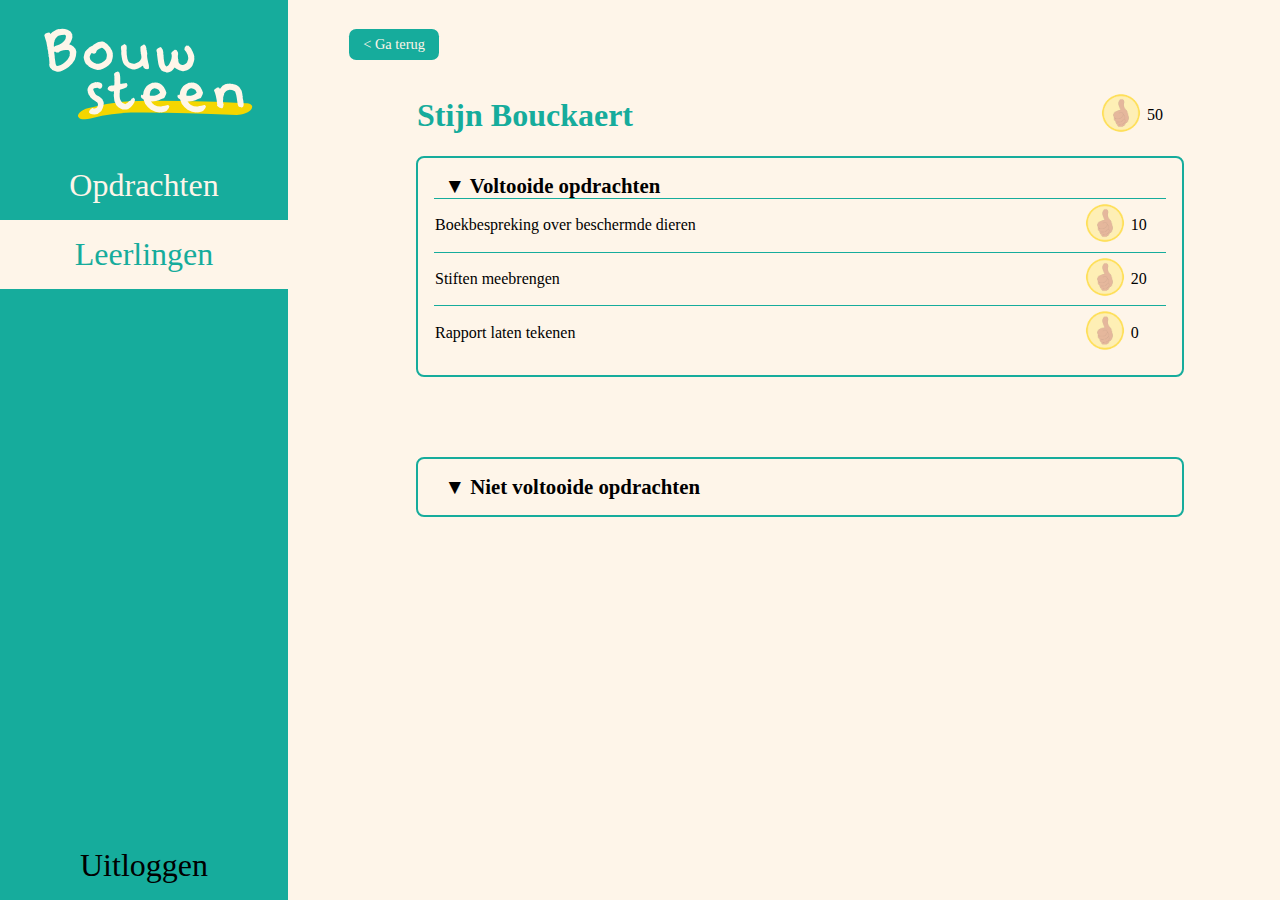
==== leerling_opdrachten.html @ fd8f856a "leerlingen & leerlingen detail + opmaak done" ====
<!DOCTYPE html>
<html lang="en">
<head>
    <meta charset="UTF-8">
    <meta http-equiv="X-UA-Compatible" content="IE=edge">
    <meta name="viewport" content="width=device-width, initial-scale=1.0">
    <link rel="stylesheet" href="css/normalize.css">
    <link rel="stylesheet" href="css/index.css">
    <link rel="stylesheet" href="css/leerlingen_opdrachten.css">
    <title>Leerlingen</title>
</head>
<body>
    <nav>
        <a href="index.html"><svg xmlns="http://www.w3.org/2000/svg" viewBox="0 0 619.05 307.48"><defs><style>.cls-1{fill:#f4d600;}.cls-2{fill:#fef6e9;}</style></defs><title>alternatief-logo</title><g id="Laag_1" data-name="Laag 1"><path class="cls-1" d="M161.64,283.37q17.24-4.83,34.79-8.39l-8.27,1.67a516,516,0,0,1,65.64-8.86l-7.7.53C266.56,266.91,287,267,307.53,267q31.23,0,62.46.41,62.65.83,125.3,3.27,35.19,1.37,70.38,3.26a45.73,45.73,0,0,0,11.83-1.37A51.07,51.07,0,0,0,589.63,269a37.24,37.24,0,0,0,9.73-5.32,23.45,23.45,0,0,0,6.82-6.08c2.28-3.61,4-8.25.17-11.72-4.39-4-10.76-4.38-16.33-4.68q-83.74-4.5-167.6-6.09-41.49-.78-83-.85c-29.65,0-59.17.13-88.72,2.89a548.89,548.89,0,0,0-96.65,17.94c-7,2-14.9,5.09-20.53,9.94-2.79,2.41-8,7.9-6.28,12.4,1.79,4.79,6.93,6.87,11.64,7.6a54.66,54.66,0,0,0,22.75-1.66Z"/><path class="cls-2" d="M83.76,35.16a43.09,43.09,0,0,1,14.5,2.6q10.9,4.91,10.9,10.1c.33,0,1,.87,2.1,2.6V54l.5,2.6a2.71,2.71,0,0,0-.5,1.3,2.71,2.71,0,0,1,.5,1.3q-4.61,16-9.2,18.3v.9q6.8,1.31,13.5,7.4,0,1.09,4,4.8l2.6,7.9a65.56,65.56,0,0,1-4.4,22.2l-7,10.9-10,9.2q-18.49,13.1-28.8,13.1H69l-13.1-4.8q0-2-5.2-5.7a12.51,12.51,0,0,1-3.1-7.8c-.27,0-.4-.17-.4-.5a15.45,15.45,0,0,0,.9-3.9v-1.3a66.3,66.3,0,0,0-.9-10.5h.4c-.53-5.53-1.27-8.3-2.2-8.3l.5-3v-1.8L45,105a47.78,47.78,0,0,0-2.6-16.1,3.91,3.91,0,0,1,.4-1.8q-1.09-2.4-3-14.8-2.59-7.1-5.7-18.3v-.5c1.27-3.2,2.73-4.8,4.4-4.8q0-2,8.3-3h.8q3.11,1.91,3.1,4.3a36.45,36.45,0,0,1,13.1-10q1.3-1.5,10.4-3.9h.5a.35.35,0,0,1,.4.4,4.58,4.58,0,0,1,2.2-.9,2.71,2.71,0,0,1,1.3.5A18.49,18.49,0,0,1,83.76,35.16ZM60.66,74v.5q0,3.71-.4,7.8l.4,2.6h.9q1.69-2.3,14.4-6.1,17.9-10.1,17.9-23.1c-.93-2.6-2-3.9-3.1-3.9q-20.51,1.1-20.5,5.2a24.16,24.16,0,0,0-7.8,10.5C62.46,70.33,61.86,72.49,60.66,74Zm11.4,27.1q-5.9,0-7.5-2.6H62a.82.82,0,0,0-.8.9l1.7,13.5-.4.9a7.24,7.24,0,0,1,.8,3l-.4.9q.7,1.91,2.2,13.9,1,6.6,3.9,6.6h1.3l1.3-.9,1.8.5q12.11-2.7,24.4-16.6a64.43,64.43,0,0,0,6.6-11.8l-.5-.9c.33-4.07.63-6.23.9-6.5a9.34,9.34,0,0,0-4.4-7.9h-3.5a24.39,24.39,0,0,1-3.9-.4q-14,1.5-17.4,4.8C73.89,100.19,72.73,101.06,72.06,101.06Z"/><path class="cls-2" d="M193.9,70.66h1.6q2.4,0,12,6.8l9.2,10q0,1.2,4.4,8c1.6,5.07,2.4,8.13,2.4,9.2l-.4.8.4,2.4v1.2a3.14,3.14,0,0,1-.4,1.6l.4.8q0,3.3-3.6,14.8a35.86,35.86,0,0,1-8,9.6q-15.79,13.2-30.8,13.2a91.15,91.15,0,0,1-20-6.8q-.3-1.2-4-2,0-2-2.8-3.2,0-1.5-5.2-4.4-4-6-4-8-1.6-3.3-2.4-10.4a68.37,68.37,0,0,1,4-15.2q8.2-9.19,8.8-9.2,2.3-3.6,4.8-4,3.9-3.3,6.8-3.6,4.5-4.8,6.4-4.8,8.7-5.59,10.4-5.6A34.1,34.1,0,0,1,193.9,70.66Zm-16.8,29.2a3,3,0,0,1,.4,1.2,7.07,7.07,0,0,1-6,3.2.35.35,0,0,1-.4.4h-.4l-6-2.4a27.73,27.73,0,0,0-5.2,9.6l.4,2.4a3,3,0,0,0-.4,1.2q.6,0,1.6,4.8,9,10.39,14.4,10.4c0,.2.67.6,2,1.2h7.2q5.9-.3,15.2-7.2a19,19,0,0,0,7.2-15.2,6.23,6.23,0,0,1-.8-2.4.71.71,0,0,0,.8-.8,63.18,63.18,0,0,1-2.8-8q-7.31-10.4-11.2-10.4h-.4q-14.8,5.4-14.8,11.2C177.37,99.13,177.1,99.39,177.1,99.86Z"/><path class="cls-2" d="M254.54,77.06q3,0,6.5,4.6a27.9,27.9,0,0,1,.7,6.4v3.5c0,1.27-.23,1.9-.7,1.9a52,52,0,0,1,.7,8.8v3.8l1.9,11.8q3.5,11.1,7.3,11.1,2,1.31,9.5,3h3.5q8.3-3.19,8.8-3.8l.3-.7.8.3h.4q0-1,4.2-4.2,3.8-5.2,3.8-7.2v-5.7a22.41,22.41,0,0,0-.8-3.1h.4a27,27,0,0,0-1.5-4.6,2.42,2.42,0,0,0,.4-1.1q-1.2-4.9-1.2-16.4a10.93,10.93,0,0,1,5.4-3.8,7.75,7.75,0,0,1,4.9-2.7q2.4,0,5.4,5.7c.2,2.27.57,3.67,1.1,4.2v1.2a3,3,0,0,1-.4,1.5l1.6,4.2-.4.7q.71,1.61,1.5,8.1v.3c0,1.33-.23,2-.7,2q0,10,5.3,30.1a.35.35,0,0,1-.4.4l.4,1.9v5.3a4,4,0,0,1-2.3,2,3,3,0,0,0-1.5-.4c0,.47-.27.7-.8.7h-1.5l-1.2-.7-2.6.4q-6.1-4.5-6.1-7.3l-.4-1.9H306a36.87,36.87,0,0,1-4.6,3c-.33,1.07-.7,1.6-1.1,1.6l-.8-.4a40.59,40.59,0,0,1-13,5.3,35,35,0,0,1-5.3.8h-.8a3,3,0,0,1-1.5-.4.35.35,0,0,0-.4.4q-4.31,0-9.5-3.1l-.8.4c0-.47-1.27-1.23-3.8-2.3q-8.7-5.1-12.2-12.6-3.11-6.5-4.6-17.9v-2.7l-.8-1.1v-5l-.7-1.1.7-1.2v-5.7a2.66,2.66,0,0,1-.7-1.5c.27-1.87.4-2.9.4-3.1l-.8-.4q0-8.7,3.4-8.7.11-.6,4.6-3.1Z"/><path class="cls-2" d="M426.68,81.56l2.8.8a4.7,4.7,0,0,1,2.4-.8q9.6,9.5,9.6,12.4,1.61,1.5,5.2,10.8a64.45,64.45,0,0,1,2,7.6,4,4,0,0,1-.4,2,20.71,20.71,0,0,1,.4,3.6v.8q0,5.1-5.2,18-1.31,3.5-8.8,9.6-3.71,4-16.4,6h-1.6q-11.6-1.8-16.4-6-1.8,0-6-4-9.4,13.6-18.8,13.6h-4.4a8,8,0,0,0-4.4-2,3.14,3.14,0,0,1-1.6.4q0-.71-7.2-4-7.61-9.3-7.6-14-1.2-1.8-4.8-30.8a3.14,3.14,0,0,0,.4-1.6,41.17,41.17,0,0,0-2-8v-.4q0-5.59,10-9.2V86q4.1,0,6,5.2,1.69,0,3.2,10.8l-.4.8a30.89,30.89,0,0,0,1.2,6.4,3,3,0,0,1-.4,1.2,20.71,20.71,0,0,1,.4,3.6v2.8q2.7,18.79,4,18.8,0,.3,3.6,4,5.81,0,11.2-13.6,3.6-9.49,3.6-14.8a3,3,0,0,0-.4-1.2,3,3,0,0,0,.4-1.2c0-.27-.53-2.13-1.6-5.6q0-4,8-8.8a3,3,0,0,0,1.6-.8h1.6q5.1,0,6.8,6,1,0,1.2,5.2l-.8,6c.27,5.6.53,8.4.8,8.4l.8.4-.4,2v2.8a21.87,21.87,0,0,1,1.6,5.2q4.9,5.4,9.2,6l2.4-.4v.4q12-5.3,12-10.8a13.63,13.63,0,0,0,2.4-8.4,35.68,35.68,0,0,0-6-17.6,41.48,41.48,0,0,1-4.8-6.4A12.15,12.15,0,0,1,426.68,81.56Z"/><path class="cls-2" d="M176,182.32a9.73,9.73,0,0,0,3.2.8,3.08,3.08,0,0,0,1.2-.4q8.4.9,12,3.6a29.91,29.91,0,0,1,2,4.8q0,7.5-3.6,9.2a17.07,17.07,0,0,0-4,.8h-.4l-5.6-2.8q-11.61,0-11.6,5.2,6.39,15.21,10.8,16l5.6,3.2q10,7.11,10,10l2.4,5.2a47.13,47.13,0,0,0,.4,5.2,6.06,6.06,0,0,0-.8,2.4l.4.8q-2,10-6.4,16-9.4,10-18.8,10-15.6-.69-15.6-7.6v-.4q1.29-.39,2.4-4.4l6-4.8c.06-.53.33-.8.8-.8h.8a5.2,5.2,0,0,1,3.2,1.6h2.8q9.2-1.8,9.2-12.8-2.2-6-5.2-6-.4-1.59-10-7.2-8-6.39-8-9.6-1.9,0-4.8-9.2-.3-4.5-1.2-6,0-10.89,11.2-18.8A85.31,85.31,0,0,1,176,182.32Z"/><path class="cls-2" d="M237.87,153.52q5.19,2.5,5.2,9.6a41,41,0,0,1,.8,8v13.5a6.26,6.26,0,0,0,.8,3.2,106.25,106.25,0,0,1,13.9-2c0-.26.26-.4.8-.4q3.6,0,3.6,2.4a14.8,14.8,0,0,1,1.2,3.6c0,.54-.94,2.27-2.8,5.2,0,.67-1.07,1.34-3.2,2q-.51,1.6-15.1,5.5a11.18,11.18,0,0,1-.4,2.8.35.35,0,0,0,.4.4l-.4,2c.26,1.4.4,2.2.4,2.4-.54.07-.8.34-.8.8v10a25,25,0,0,0,3.6,12.7q4,7.6,10.3,7.6c.06.54.33.8.8.8q8.49-2.6,11.6-8.4,3.6,0,5.1-4,.6-3.09,4.8-3.9a1.06,1.06,0,0,1,1.2-1.2q3.6.51,3.6,2.8l1.6,2.3v.4q-.71,1-1.6,6l-4,7.2q-4.11,6.9-13.1,11.9c0,.54-2.67,1.2-8,2l-.8-.4a3.15,3.15,0,0,0-1.2.4q-12.21,0-23.1-12.3a50.2,50.2,0,0,1-7.2-26.7l.4-.8a3.12,3.12,0,0,1-.4-1.6c0-1.33.26-2,.8-2a19.7,19.7,0,0,1-.4-3.2c0-.33.13-1.66.4-4h-.8c-2.6.54-4.07.8-4.4.8h-3.1a15,15,0,0,0-6-3.2q-3.6-3.5-3.6-4.3,0-4.89,6.4-8.4,3.6-.3,3.6-1.2l1.6.4a55.61,55.61,0,0,0,7.1-.8c0-1.4.13-4.06.4-8l-.4-5.5h.4a.36.36,0,0,0-.4-.4l.4-2.8c0-.2-.14-1.93-.4-5.2l.4-.8a57.52,57.52,0,0,1-1.2-8.8q4.1-5.59,9.2-5.6C235.87,153.86,236.53,153.59,237.87,153.52Z"/><path class="cls-2" d="M340.61,183.72c1.4,0,2.1.27,2.1.8a4.65,4.65,0,0,1,2.4-.8l8.1,2.8a34.29,34.29,0,0,1,11,9.4,58.46,58.46,0,0,1,7.3,16.2q0,4-4.9,12.2-2.4,3.3-3.2,3.3t-12.6,5.3q-6.4,2.4-19.1,3.2l-2.5-.4v.4a36,36,0,0,0,9,9.8,33.9,33.9,0,0,0,16.6,4.4,12.78,12.78,0,0,0,4.1-1.2,3,3,0,0,0,1.2.4c.13-.53.4-.8.8-.8h1.3q3.6,0,13-2.8h1.2l3.2,3.6q0,6.21-7.3,12.2,0,1.5-15.8,4.9c-.2,0-1-.13-2.5-.4l-1.6.4q-11.21,0-23.6-7.3-11-8.49-16.2-16.7-4.2-11.9-4.9-12.2-6.9-3.6-6.9-7.7v-.4a23.19,23.19,0,0,1,.8-3.2v-1.3h1.6l1.3.9a4.26,4.26,0,0,0,3.2-4.5q0-9.09,9.4-20.7a33.07,33.07,0,0,1,12.6-7.8l2.4-1.2h3.6Zm-15,35.8a6.14,6.14,0,0,0,4.1,1.2,11.79,11.79,0,0,0,1.6-.4.36.36,0,0,1,.4.4l2-.4h4.1a31,31,0,0,0,9.7-3.3q6.39-4.5,6.5-5.7-3.6-8.9-6.9-8.9Q346,201,338.61,200a.36.36,0,0,0-.4-.4q-11.81,3.7-11.8,13.4C325.87,213,325.61,215.19,325.61,219.52Z"/><path class="cls-2" d="M441.75,183.72c1.4,0,2.1.27,2.1.8a4.65,4.65,0,0,1,2.4-.8l8.1,2.8a34.29,34.29,0,0,1,11,9.4,58.46,58.46,0,0,1,7.3,16.2q0,4-4.9,12.2-2.4,3.3-3.2,3.3t-12.6,5.3q-6.4,2.4-19.1,3.2l-2.5-.4v.4a36,36,0,0,0,9,9.8,33.9,33.9,0,0,0,16.6,4.4,12.78,12.78,0,0,0,4.1-1.2,3,3,0,0,0,1.2.4c.13-.53.4-.8.8-.8h1.3q3.6,0,13-2.8h1.2l3.2,3.6q0,6.21-7.3,12.2,0,1.5-15.8,4.9c-.2,0-1-.13-2.5-.4l-1.6.4q-11.21,0-23.6-7.3-11-8.49-16.2-16.7-4.2-11.9-4.9-12.2-6.9-3.6-6.9-7.7v-.4a23.19,23.19,0,0,1,.8-3.2v-1.3h1.6l1.3.9a4.26,4.26,0,0,0,3.2-4.5q0-9.09,9.4-20.7a33.07,33.07,0,0,1,12.6-7.8l2.4-1.2h3.6Zm-15,35.8a6.14,6.14,0,0,0,4.1,1.2,11.79,11.79,0,0,0,1.6-.4.36.36,0,0,1,.4.4l2-.4H439a31,31,0,0,0,9.7-3.3q6.39-4.5,6.5-5.7-3.6-8.9-6.9-8.9-1.11-1.39-8.5-2.4a.36.36,0,0,0-.4-.4q-11.81,3.7-11.8,13.4C427,213,426.75,215.19,426.75,219.52Z"/><path class="cls-2" d="M546.19,186.52a34.18,34.18,0,0,0,6.8,1.2,3.15,3.15,0,0,1,1.2-.4q0,.41,12,4,8.59,3.6,13.2,15.2a116.76,116.76,0,0,1,2.8,16c.53.07.8.34.8.8a4.61,4.61,0,0,0-.8,2.4,71.34,71.34,0,0,1,2.8,18.4q0,8.81-6.4,8.8c0-.8-1.74-1.33-5.2-1.6q-4-2.1-4-4.8-.81,0-3.6-20.4,0-5.3-4.4-17.6-6.4-4.4-12.4-4.4a3.08,3.08,0,0,1-1.2.4,3.26,3.26,0,0,0-1.2-.4q-9.6,1.71-10.4,4a25.58,25.58,0,0,0-5.6,7.6l.4.8v.4c-.94,1.4-1.87,4.34-2.8,8.8a3.26,3.26,0,0,1,.4,1.2c-.27,1.87-.4,2.94-.4,3.2l.4.8-.8,1.6.4,2.8-.4.8q1.1,7.41,2,8.4v1.2l-1.2,1.6a6.23,6.23,0,0,1,.8,2.4c-.87,0-1.54,1.34-2,4l-1.6,1.2h-2.4q-6.1,0-12-6.8v-.4c.06-1.86.33-2.8.8-2.8a3,3,0,0,1-.4-1.2q-2.7-26.1-8.8-38,1.69-5.59,5.6-5.6a7.26,7.26,0,0,1,4.4-2.8h3.2a4,4,0,0,1,2.4,3.6h1.2a30.68,30.68,0,0,1,15.6-12.8,16.63,16.63,0,0,0,4-.8H545Z"/></g></svg></a>
        <a href="opdrachten.html">Opdrachten</a>
        <a href="leerlingen.html" style="background-color: #fef5e9; color: #16AC9C;">Leerlingen</a>
        <a href="login.html">Uitloggen</a>
    </nav>
    <section>
        <a class="btn" href="leerlingen.html">< Ga terug</a>
        <div class="leerlingen" style="border: none; padding: 0;">
        <table>
            <col style="width: 90%;">
            <col style="width: 5%;">
            <col style="width: 5%;">
            <tr>
                <td><h1>Stijn Bouckaert</h1></td>
                <td><img src="images/munt.png" alt="coin"></td>
                <td>50</td>
            </tr>
        </table>

        <table class="leerlingen" style="border-radius: 0.5em; width: 100%;">
            <col style="width: 90%;">
            <col style="width: 5%;">
            <col style="width: 5%;">
            <th>&#9660; Voltooide opdrachten</th>
            <tr>
                <td>Boekbespreking over beschermde dieren</td>
                <td><img src="images/munt.png" alt="coin"></td>
                <td>10</td>
            </tr>
            <tr>
                <td>Stiften meebrengen</td>
                <td><img src="images/munt.png" alt="coin"></td>
                <td>20</td>
            </tr>
            <tr>
                <td>Rapport laten tekenen</td>
                <td><img src="images/munt.png" alt="coin"></td>
                <td>0</td>
            </tr>
        </table>

        <table class="leerlingen" style="border-radius: 0.5em; width: 100%;">
            <th>&#9660; Niet voltooide opdrachten</th>
        </table>
        </div>
    </section>
    
</body>
</html>
---- css/index.css ----
@font-face {
    font-family: Denne Etude;
    src: url(DenneEtude.ttf);
}

@font-face {
    font-family: Merge One;
    src: url(MergeOne-Regular.ttf);
}

body, html {
    height: 100%;
    background-color: #FEF5E9;
    font-family: Merge One;
}

section {
    margin-left: 20em;
}

h1, h2, h3 {
    font-family: Denne etude;
    color: #16AC9C;
}

h2 {
    font-size: 1.5em;
}

nav a svg {
    width: 7em;
    padding: 0 1em 0 1em;
}

nav a {
    font-family: Denne etude;
    font-size: 2em;
    text-align: center;
    padding: 0.5em 0 0.5em 0;
    display: block;
    text-decoration: none;
    color: #FEF5E9;
}

nav a:last-child {
    color: black;
    position: absolute;
    bottom: 0;
    left: 2.5em;   
}

nav {
    float: left;
    background-color: #16AC9C;
    height: 100%;
    position: fixed;
}

.btn, .dropdown {
    text-decoration: none;
    font-size: 0.9em;
    text-align: center;
    border-radius: 0.5em;
    color: #FEF5E9;
    background-color: #16AC9C;
    padding: 0.5em 1em 0.5em 1em;
    margin: 2em 1em 1em 2em;
    display: inline-block;
}

.dropdown {
    background-color: #FEF5E9;
    color: #16AC9C;
    border: 2px solid #16AC9C;
    padding: 0.4em 0.4em 0.4em 0.4em;
}

.sorteer {
    float: right;
    margin-right: 10%;
}

.voegtoe2 {
    margin-top: 0em;
}

.vak img {
    width: 10em;
    overflow: hidden;
    background-color: #16AC9C;
}

.vak div {
    display: inline-block;
    width: 12em;
    text-align: center;
    padding: 1em 0em 0em 0em;
    margin: 2em;
    color: #16AC9C;
    border: 3px solid #16AC9C;
}

.vak div a {
    text-decoration: none;
    color: #16AC9C;
}

.leerlingen {
    border: 2px solid #16AC9C;
    border-radius: 0.5em;
    padding: 1em;
    display: block;
    margin: 0 auto 5em auto;
    width: 80%;
}

.leerlingen table img {
    width: 3em;
}

table {
    width: 100%;
    border-collapse: collapse;
}

table tr {
    border-bottom: 1px solid #16AC9C;
}

table tr:last-child {
    border-bottom: none;
}

.tda {
    margin: 2em 1em 2em 1em;
}

@media (max-width:800px) {
    section {
        margin-left: 0em;
        padding-top: 5em;
    }

    nav {
        height: 5em;
        width: 100%;
        display: flex;
        align-items: right;
        justify-content: right;
    }

    nav a svg {
        width: 4em;
        margin: 0 0 0 0;
        padding: 0 0 0 0;
    }

    nav a {
        font-size: 1.5em;
        text-align: center;
        padding: 1em 0.5em 1em 0.5em;
    }

    nav a:first-child {
        padding: 0.5em 0.5em 0em 0.5em;
    }

    nav a:last-child {
        position: relative;
        bottom: 0;
        left: 0;   
    }
}

@media (max-width:500px) {
    .vak div {
        width: 80%;
    }
}
---- css/leerlingen_opdrachten.css ----
table th {
    text-align: left;
    font-size: 1.3em;
    padding: 0 0.5em 0 0.5em;
}
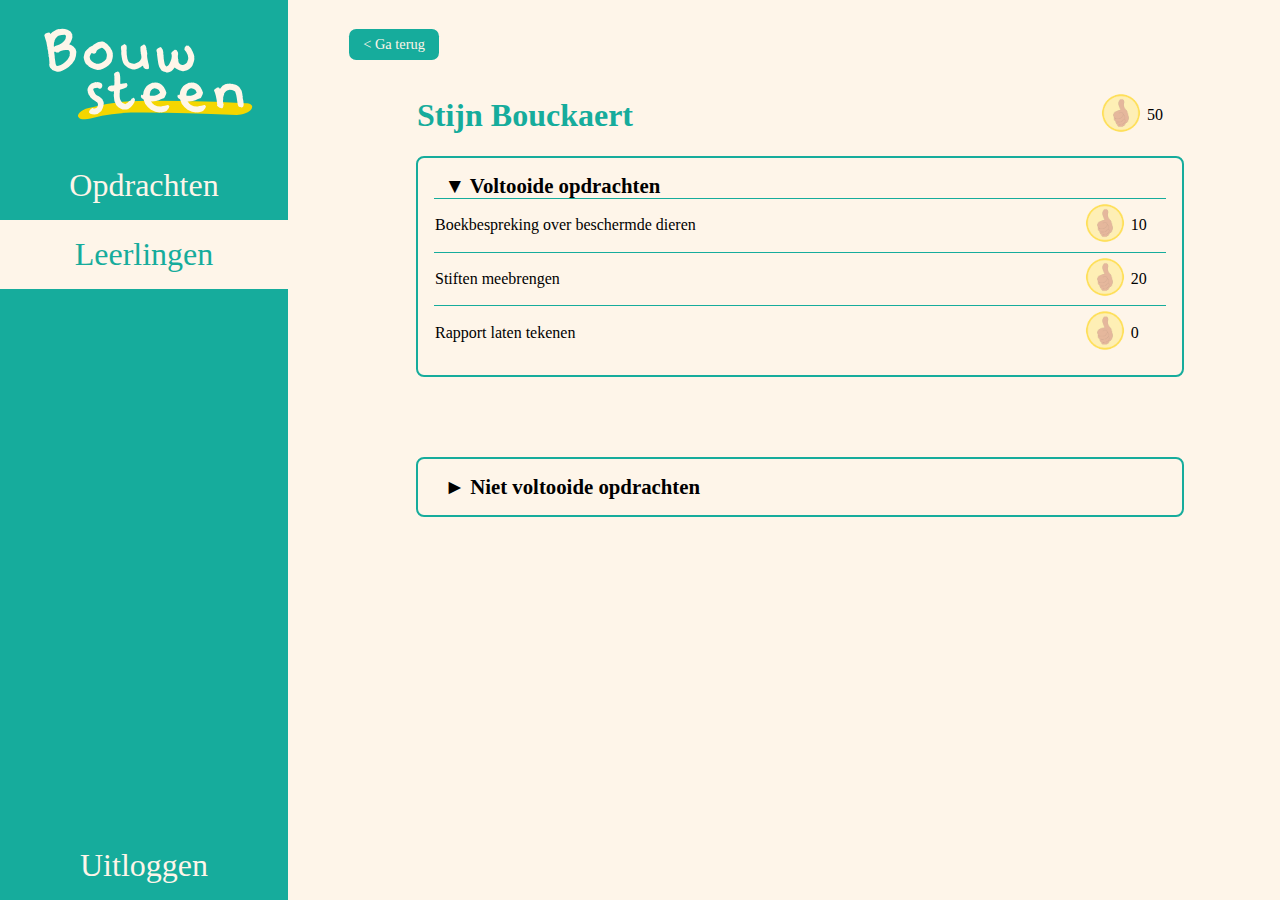
==== commit b9665f99: "opdracht toevoegen opmaak done" ====
--- a/leerling_opdrachten.html
+++ b/leerling_opdrachten.html
@@ -11,7 +11,7 @@
 </head>
 <body>
     <nav>
-        <a href="index.html"><svg xmlns="http://www.w3.org/2000/svg" viewBox="0 0 619.05 307.48"><defs><style>.cls-1{fill:#f4d600;}.cls-2{fill:#fef6e9;}</style></defs><title>alternatief-logo</title><g id="Laag_1" data-name="Laag 1"><path class="cls-1" d="M161.64,283.37q17.24-4.83,34.79-8.39l-8.27,1.67a516,516,0,0,1,65.64-8.86l-7.7.53C266.56,266.91,287,267,307.53,267q31.23,0,62.46.41,62.65.83,125.3,3.27,35.19,1.37,70.38,3.26a45.73,45.73,0,0,0,11.83-1.37A51.07,51.07,0,0,0,589.63,269a37.24,37.24,0,0,0,9.73-5.32,23.45,23.45,0,0,0,6.82-6.08c2.28-3.61,4-8.25.17-11.72-4.39-4-10.76-4.38-16.33-4.68q-83.74-4.5-167.6-6.09-41.49-.78-83-.85c-29.65,0-59.17.13-88.72,2.89a548.89,548.89,0,0,0-96.65,17.94c-7,2-14.9,5.09-20.53,9.94-2.79,2.41-8,7.9-6.28,12.4,1.79,4.79,6.93,6.87,11.64,7.6a54.66,54.66,0,0,0,22.75-1.66Z"/><path class="cls-2" d="M83.76,35.16a43.09,43.09,0,0,1,14.5,2.6q10.9,4.91,10.9,10.1c.33,0,1,.87,2.1,2.6V54l.5,2.6a2.71,2.71,0,0,0-.5,1.3,2.71,2.71,0,0,1,.5,1.3q-4.61,16-9.2,18.3v.9q6.8,1.31,13.5,7.4,0,1.09,4,4.8l2.6,7.9a65.56,65.56,0,0,1-4.4,22.2l-7,10.9-10,9.2q-18.49,13.1-28.8,13.1H69l-13.1-4.8q0-2-5.2-5.7a12.51,12.51,0,0,1-3.1-7.8c-.27,0-.4-.17-.4-.5a15.45,15.45,0,0,0,.9-3.9v-1.3a66.3,66.3,0,0,0-.9-10.5h.4c-.53-5.53-1.27-8.3-2.2-8.3l.5-3v-1.8L45,105a47.78,47.78,0,0,0-2.6-16.1,3.91,3.91,0,0,1,.4-1.8q-1.09-2.4-3-14.8-2.59-7.1-5.7-18.3v-.5c1.27-3.2,2.73-4.8,4.4-4.8q0-2,8.3-3h.8q3.11,1.91,3.1,4.3a36.45,36.45,0,0,1,13.1-10q1.3-1.5,10.4-3.9h.5a.35.35,0,0,1,.4.4,4.58,4.58,0,0,1,2.2-.9,2.71,2.71,0,0,1,1.3.5A18.49,18.49,0,0,1,83.76,35.16ZM60.66,74v.5q0,3.71-.4,7.8l.4,2.6h.9q1.69-2.3,14.4-6.1,17.9-10.1,17.9-23.1c-.93-2.6-2-3.9-3.1-3.9q-20.51,1.1-20.5,5.2a24.16,24.16,0,0,0-7.8,10.5C62.46,70.33,61.86,72.49,60.66,74Zm11.4,27.1q-5.9,0-7.5-2.6H62a.82.82,0,0,0-.8.9l1.7,13.5-.4.9a7.24,7.24,0,0,1,.8,3l-.4.9q.7,1.91,2.2,13.9,1,6.6,3.9,6.6h1.3l1.3-.9,1.8.5q12.11-2.7,24.4-16.6a64.43,64.43,0,0,0,6.6-11.8l-.5-.9c.33-4.07.63-6.23.9-6.5a9.34,9.34,0,0,0-4.4-7.9h-3.5a24.39,24.39,0,0,1-3.9-.4q-14,1.5-17.4,4.8C73.89,100.19,72.73,101.06,72.06,101.06Z"/><path class="cls-2" d="M193.9,70.66h1.6q2.4,0,12,6.8l9.2,10q0,1.2,4.4,8c1.6,5.07,2.4,8.13,2.4,9.2l-.4.8.4,2.4v1.2a3.14,3.14,0,0,1-.4,1.6l.4.8q0,3.3-3.6,14.8a35.86,35.86,0,0,1-8,9.6q-15.79,13.2-30.8,13.2a91.15,91.15,0,0,1-20-6.8q-.3-1.2-4-2,0-2-2.8-3.2,0-1.5-5.2-4.4-4-6-4-8-1.6-3.3-2.4-10.4a68.37,68.37,0,0,1,4-15.2q8.2-9.19,8.8-9.2,2.3-3.6,4.8-4,3.9-3.3,6.8-3.6,4.5-4.8,6.4-4.8,8.7-5.59,10.4-5.6A34.1,34.1,0,0,1,193.9,70.66Zm-16.8,29.2a3,3,0,0,1,.4,1.2,7.07,7.07,0,0,1-6,3.2.35.35,0,0,1-.4.4h-.4l-6-2.4a27.73,27.73,0,0,0-5.2,9.6l.4,2.4a3,3,0,0,0-.4,1.2q.6,0,1.6,4.8,9,10.39,14.4,10.4c0,.2.67.6,2,1.2h7.2q5.9-.3,15.2-7.2a19,19,0,0,0,7.2-15.2,6.23,6.23,0,0,1-.8-2.4.71.71,0,0,0,.8-.8,63.18,63.18,0,0,1-2.8-8q-7.31-10.4-11.2-10.4h-.4q-14.8,5.4-14.8,11.2C177.37,99.13,177.1,99.39,177.1,99.86Z"/><path class="cls-2" d="M254.54,77.06q3,0,6.5,4.6a27.9,27.9,0,0,1,.7,6.4v3.5c0,1.27-.23,1.9-.7,1.9a52,52,0,0,1,.7,8.8v3.8l1.9,11.8q3.5,11.1,7.3,11.1,2,1.31,9.5,3h3.5q8.3-3.19,8.8-3.8l.3-.7.8.3h.4q0-1,4.2-4.2,3.8-5.2,3.8-7.2v-5.7a22.41,22.41,0,0,0-.8-3.1h.4a27,27,0,0,0-1.5-4.6,2.42,2.42,0,0,0,.4-1.1q-1.2-4.9-1.2-16.4a10.93,10.93,0,0,1,5.4-3.8,7.75,7.75,0,0,1,4.9-2.7q2.4,0,5.4,5.7c.2,2.27.57,3.67,1.1,4.2v1.2a3,3,0,0,1-.4,1.5l1.6,4.2-.4.7q.71,1.61,1.5,8.1v.3c0,1.33-.23,2-.7,2q0,10,5.3,30.1a.35.35,0,0,1-.4.4l.4,1.9v5.3a4,4,0,0,1-2.3,2,3,3,0,0,0-1.5-.4c0,.47-.27.7-.8.7h-1.5l-1.2-.7-2.6.4q-6.1-4.5-6.1-7.3l-.4-1.9H306a36.87,36.87,0,0,1-4.6,3c-.33,1.07-.7,1.6-1.1,1.6l-.8-.4a40.59,40.59,0,0,1-13,5.3,35,35,0,0,1-5.3.8h-.8a3,3,0,0,1-1.5-.4.35.35,0,0,0-.4.4q-4.31,0-9.5-3.1l-.8.4c0-.47-1.27-1.23-3.8-2.3q-8.7-5.1-12.2-12.6-3.11-6.5-4.6-17.9v-2.7l-.8-1.1v-5l-.7-1.1.7-1.2v-5.7a2.66,2.66,0,0,1-.7-1.5c.27-1.87.4-2.9.4-3.1l-.8-.4q0-8.7,3.4-8.7.11-.6,4.6-3.1Z"/><path class="cls-2" d="M426.68,81.56l2.8.8a4.7,4.7,0,0,1,2.4-.8q9.6,9.5,9.6,12.4,1.61,1.5,5.2,10.8a64.45,64.45,0,0,1,2,7.6,4,4,0,0,1-.4,2,20.71,20.71,0,0,1,.4,3.6v.8q0,5.1-5.2,18-1.31,3.5-8.8,9.6-3.71,4-16.4,6h-1.6q-11.6-1.8-16.4-6-1.8,0-6-4-9.4,13.6-18.8,13.6h-4.4a8,8,0,0,0-4.4-2,3.14,3.14,0,0,1-1.6.4q0-.71-7.2-4-7.61-9.3-7.6-14-1.2-1.8-4.8-30.8a3.14,3.14,0,0,0,.4-1.6,41.17,41.17,0,0,0-2-8v-.4q0-5.59,10-9.2V86q4.1,0,6,5.2,1.69,0,3.2,10.8l-.4.8a30.89,30.89,0,0,0,1.2,6.4,3,3,0,0,1-.4,1.2,20.71,20.71,0,0,1,.4,3.6v2.8q2.7,18.79,4,18.8,0,.3,3.6,4,5.81,0,11.2-13.6,3.6-9.49,3.6-14.8a3,3,0,0,0-.4-1.2,3,3,0,0,0,.4-1.2c0-.27-.53-2.13-1.6-5.6q0-4,8-8.8a3,3,0,0,0,1.6-.8h1.6q5.1,0,6.8,6,1,0,1.2,5.2l-.8,6c.27,5.6.53,8.4.8,8.4l.8.4-.4,2v2.8a21.87,21.87,0,0,1,1.6,5.2q4.9,5.4,9.2,6l2.4-.4v.4q12-5.3,12-10.8a13.63,13.63,0,0,0,2.4-8.4,35.68,35.68,0,0,0-6-17.6,41.48,41.48,0,0,1-4.8-6.4A12.15,12.15,0,0,1,426.68,81.56Z"/><path class="cls-2" d="M176,182.32a9.73,9.73,0,0,0,3.2.8,3.08,3.08,0,0,0,1.2-.4q8.4.9,12,3.6a29.91,29.91,0,0,1,2,4.8q0,7.5-3.6,9.2a17.07,17.07,0,0,0-4,.8h-.4l-5.6-2.8q-11.61,0-11.6,5.2,6.39,15.21,10.8,16l5.6,3.2q10,7.11,10,10l2.4,5.2a47.13,47.13,0,0,0,.4,5.2,6.06,6.06,0,0,0-.8,2.4l.4.8q-2,10-6.4,16-9.4,10-18.8,10-15.6-.69-15.6-7.6v-.4q1.29-.39,2.4-4.4l6-4.8c.06-.53.33-.8.8-.8h.8a5.2,5.2,0,0,1,3.2,1.6h2.8q9.2-1.8,9.2-12.8-2.2-6-5.2-6-.4-1.59-10-7.2-8-6.39-8-9.6-1.9,0-4.8-9.2-.3-4.5-1.2-6,0-10.89,11.2-18.8A85.31,85.31,0,0,1,176,182.32Z"/><path class="cls-2" d="M237.87,153.52q5.19,2.5,5.2,9.6a41,41,0,0,1,.8,8v13.5a6.26,6.26,0,0,0,.8,3.2,106.25,106.25,0,0,1,13.9-2c0-.26.26-.4.8-.4q3.6,0,3.6,2.4a14.8,14.8,0,0,1,1.2,3.6c0,.54-.94,2.27-2.8,5.2,0,.67-1.07,1.34-3.2,2q-.51,1.6-15.1,5.5a11.18,11.18,0,0,1-.4,2.8.35.35,0,0,0,.4.4l-.4,2c.26,1.4.4,2.2.4,2.4-.54.07-.8.34-.8.8v10a25,25,0,0,0,3.6,12.7q4,7.6,10.3,7.6c.06.54.33.8.8.8q8.49-2.6,11.6-8.4,3.6,0,5.1-4,.6-3.09,4.8-3.9a1.06,1.06,0,0,1,1.2-1.2q3.6.51,3.6,2.8l1.6,2.3v.4q-.71,1-1.6,6l-4,7.2q-4.11,6.9-13.1,11.9c0,.54-2.67,1.2-8,2l-.8-.4a3.15,3.15,0,0,0-1.2.4q-12.21,0-23.1-12.3a50.2,50.2,0,0,1-7.2-26.7l.4-.8a3.12,3.12,0,0,1-.4-1.6c0-1.33.26-2,.8-2a19.7,19.7,0,0,1-.4-3.2c0-.33.13-1.66.4-4h-.8c-2.6.54-4.07.8-4.4.8h-3.1a15,15,0,0,0-6-3.2q-3.6-3.5-3.6-4.3,0-4.89,6.4-8.4,3.6-.3,3.6-1.2l1.6.4a55.61,55.61,0,0,0,7.1-.8c0-1.4.13-4.06.4-8l-.4-5.5h.4a.36.36,0,0,0-.4-.4l.4-2.8c0-.2-.14-1.93-.4-5.2l.4-.8a57.52,57.52,0,0,1-1.2-8.8q4.1-5.59,9.2-5.6C235.87,153.86,236.53,153.59,237.87,153.52Z"/><path class="cls-2" d="M340.61,183.72c1.4,0,2.1.27,2.1.8a4.65,4.65,0,0,1,2.4-.8l8.1,2.8a34.29,34.29,0,0,1,11,9.4,58.46,58.46,0,0,1,7.3,16.2q0,4-4.9,12.2-2.4,3.3-3.2,3.3t-12.6,5.3q-6.4,2.4-19.1,3.2l-2.5-.4v.4a36,36,0,0,0,9,9.8,33.9,33.9,0,0,0,16.6,4.4,12.78,12.78,0,0,0,4.1-1.2,3,3,0,0,0,1.2.4c.13-.53.4-.8.8-.8h1.3q3.6,0,13-2.8h1.2l3.2,3.6q0,6.21-7.3,12.2,0,1.5-15.8,4.9c-.2,0-1-.13-2.5-.4l-1.6.4q-11.21,0-23.6-7.3-11-8.49-16.2-16.7-4.2-11.9-4.9-12.2-6.9-3.6-6.9-7.7v-.4a23.19,23.19,0,0,1,.8-3.2v-1.3h1.6l1.3.9a4.26,4.26,0,0,0,3.2-4.5q0-9.09,9.4-20.7a33.07,33.07,0,0,1,12.6-7.8l2.4-1.2h3.6Zm-15,35.8a6.14,6.14,0,0,0,4.1,1.2,11.79,11.79,0,0,0,1.6-.4.36.36,0,0,1,.4.4l2-.4h4.1a31,31,0,0,0,9.7-3.3q6.39-4.5,6.5-5.7-3.6-8.9-6.9-8.9Q346,201,338.61,200a.36.36,0,0,0-.4-.4q-11.81,3.7-11.8,13.4C325.87,213,325.61,215.19,325.61,219.52Z"/><path class="cls-2" d="M441.75,183.72c1.4,0,2.1.27,2.1.8a4.65,4.65,0,0,1,2.4-.8l8.1,2.8a34.29,34.29,0,0,1,11,9.4,58.46,58.46,0,0,1,7.3,16.2q0,4-4.9,12.2-2.4,3.3-3.2,3.3t-12.6,5.3q-6.4,2.4-19.1,3.2l-2.5-.4v.4a36,36,0,0,0,9,9.8,33.9,33.9,0,0,0,16.6,4.4,12.78,12.78,0,0,0,4.1-1.2,3,3,0,0,0,1.2.4c.13-.53.4-.8.8-.8h1.3q3.6,0,13-2.8h1.2l3.2,3.6q0,6.21-7.3,12.2,0,1.5-15.8,4.9c-.2,0-1-.13-2.5-.4l-1.6.4q-11.21,0-23.6-7.3-11-8.49-16.2-16.7-4.2-11.9-4.9-12.2-6.9-3.6-6.9-7.7v-.4a23.19,23.19,0,0,1,.8-3.2v-1.3h1.6l1.3.9a4.26,4.26,0,0,0,3.2-4.5q0-9.09,9.4-20.7a33.07,33.07,0,0,1,12.6-7.8l2.4-1.2h3.6Zm-15,35.8a6.14,6.14,0,0,0,4.1,1.2,11.79,11.79,0,0,0,1.6-.4.36.36,0,0,1,.4.4l2-.4H439a31,31,0,0,0,9.7-3.3q6.39-4.5,6.5-5.7-3.6-8.9-6.9-8.9-1.11-1.39-8.5-2.4a.36.36,0,0,0-.4-.4q-11.81,3.7-11.8,13.4C427,213,426.75,215.19,426.75,219.52Z"/><path class="cls-2" d="M546.19,186.52a34.18,34.18,0,0,0,6.8,1.2,3.15,3.15,0,0,1,1.2-.4q0,.41,12,4,8.59,3.6,13.2,15.2a116.76,116.76,0,0,1,2.8,16c.53.07.8.34.8.8a4.61,4.61,0,0,0-.8,2.4,71.34,71.34,0,0,1,2.8,18.4q0,8.81-6.4,8.8c0-.8-1.74-1.33-5.2-1.6q-4-2.1-4-4.8-.81,0-3.6-20.4,0-5.3-4.4-17.6-6.4-4.4-12.4-4.4a3.08,3.08,0,0,1-1.2.4,3.26,3.26,0,0,0-1.2-.4q-9.6,1.71-10.4,4a25.58,25.58,0,0,0-5.6,7.6l.4.8v.4c-.94,1.4-1.87,4.34-2.8,8.8a3.26,3.26,0,0,1,.4,1.2c-.27,1.87-.4,2.94-.4,3.2l.4.8-.8,1.6.4,2.8-.4.8q1.1,7.41,2,8.4v1.2l-1.2,1.6a6.23,6.23,0,0,1,.8,2.4c-.87,0-1.54,1.34-2,4l-1.6,1.2h-2.4q-6.1,0-12-6.8v-.4c.06-1.86.33-2.8.8-2.8a3,3,0,0,1-.4-1.2q-2.7-26.1-8.8-38,1.69-5.59,5.6-5.6a7.26,7.26,0,0,1,4.4-2.8h3.2a4,4,0,0,1,2.4,3.6h1.2a30.68,30.68,0,0,1,15.6-12.8,16.63,16.63,0,0,0,4-.8H545Z"/></g></svg></a>
+        <a href="opdrachten.html"><svg xmlns="http://www.w3.org/2000/svg" viewBox="0 0 619.05 307.48"><defs><style>.cls-1{fill:#f4d600;}.cls-2{fill:#fef6e9;}</style></defs><title>alternatief-logo</title><g id="Laag_1" data-name="Laag 1"><path class="cls-1" d="M161.64,283.37q17.24-4.83,34.79-8.39l-8.27,1.67a516,516,0,0,1,65.64-8.86l-7.7.53C266.56,266.91,287,267,307.53,267q31.23,0,62.46.41,62.65.83,125.3,3.27,35.19,1.37,70.38,3.26a45.73,45.73,0,0,0,11.83-1.37A51.07,51.07,0,0,0,589.63,269a37.24,37.24,0,0,0,9.73-5.32,23.45,23.45,0,0,0,6.82-6.08c2.28-3.61,4-8.25.17-11.72-4.39-4-10.76-4.38-16.33-4.68q-83.74-4.5-167.6-6.09-41.49-.78-83-.85c-29.65,0-59.17.13-88.72,2.89a548.89,548.89,0,0,0-96.65,17.94c-7,2-14.9,5.09-20.53,9.94-2.79,2.41-8,7.9-6.28,12.4,1.79,4.79,6.93,6.87,11.64,7.6a54.66,54.66,0,0,0,22.75-1.66Z"/><path class="cls-2" d="M83.76,35.16a43.09,43.09,0,0,1,14.5,2.6q10.9,4.91,10.9,10.1c.33,0,1,.87,2.1,2.6V54l.5,2.6a2.71,2.71,0,0,0-.5,1.3,2.71,2.71,0,0,1,.5,1.3q-4.61,16-9.2,18.3v.9q6.8,1.31,13.5,7.4,0,1.09,4,4.8l2.6,7.9a65.56,65.56,0,0,1-4.4,22.2l-7,10.9-10,9.2q-18.49,13.1-28.8,13.1H69l-13.1-4.8q0-2-5.2-5.7a12.51,12.51,0,0,1-3.1-7.8c-.27,0-.4-.17-.4-.5a15.45,15.45,0,0,0,.9-3.9v-1.3a66.3,66.3,0,0,0-.9-10.5h.4c-.53-5.53-1.27-8.3-2.2-8.3l.5-3v-1.8L45,105a47.78,47.78,0,0,0-2.6-16.1,3.91,3.91,0,0,1,.4-1.8q-1.09-2.4-3-14.8-2.59-7.1-5.7-18.3v-.5c1.27-3.2,2.73-4.8,4.4-4.8q0-2,8.3-3h.8q3.11,1.91,3.1,4.3a36.45,36.45,0,0,1,13.1-10q1.3-1.5,10.4-3.9h.5a.35.35,0,0,1,.4.4,4.58,4.58,0,0,1,2.2-.9,2.71,2.71,0,0,1,1.3.5A18.49,18.49,0,0,1,83.76,35.16ZM60.66,74v.5q0,3.71-.4,7.8l.4,2.6h.9q1.69-2.3,14.4-6.1,17.9-10.1,17.9-23.1c-.93-2.6-2-3.9-3.1-3.9q-20.51,1.1-20.5,5.2a24.16,24.16,0,0,0-7.8,10.5C62.46,70.33,61.86,72.49,60.66,74Zm11.4,27.1q-5.9,0-7.5-2.6H62a.82.82,0,0,0-.8.9l1.7,13.5-.4.9a7.24,7.24,0,0,1,.8,3l-.4.9q.7,1.91,2.2,13.9,1,6.6,3.9,6.6h1.3l1.3-.9,1.8.5q12.11-2.7,24.4-16.6a64.43,64.43,0,0,0,6.6-11.8l-.5-.9c.33-4.07.63-6.23.9-6.5a9.34,9.34,0,0,0-4.4-7.9h-3.5a24.39,24.39,0,0,1-3.9-.4q-14,1.5-17.4,4.8C73.89,100.19,72.73,101.06,72.06,101.06Z"/><path class="cls-2" d="M193.9,70.66h1.6q2.4,0,12,6.8l9.2,10q0,1.2,4.4,8c1.6,5.07,2.4,8.13,2.4,9.2l-.4.8.4,2.4v1.2a3.14,3.14,0,0,1-.4,1.6l.4.8q0,3.3-3.6,14.8a35.86,35.86,0,0,1-8,9.6q-15.79,13.2-30.8,13.2a91.15,91.15,0,0,1-20-6.8q-.3-1.2-4-2,0-2-2.8-3.2,0-1.5-5.2-4.4-4-6-4-8-1.6-3.3-2.4-10.4a68.37,68.37,0,0,1,4-15.2q8.2-9.19,8.8-9.2,2.3-3.6,4.8-4,3.9-3.3,6.8-3.6,4.5-4.8,6.4-4.8,8.7-5.59,10.4-5.6A34.1,34.1,0,0,1,193.9,70.66Zm-16.8,29.2a3,3,0,0,1,.4,1.2,7.07,7.07,0,0,1-6,3.2.35.35,0,0,1-.4.4h-.4l-6-2.4a27.73,27.73,0,0,0-5.2,9.6l.4,2.4a3,3,0,0,0-.4,1.2q.6,0,1.6,4.8,9,10.39,14.4,10.4c0,.2.67.6,2,1.2h7.2q5.9-.3,15.2-7.2a19,19,0,0,0,7.2-15.2,6.23,6.23,0,0,1-.8-2.4.71.71,0,0,0,.8-.8,63.18,63.18,0,0,1-2.8-8q-7.31-10.4-11.2-10.4h-.4q-14.8,5.4-14.8,11.2C177.37,99.13,177.1,99.39,177.1,99.86Z"/><path class="cls-2" d="M254.54,77.06q3,0,6.5,4.6a27.9,27.9,0,0,1,.7,6.4v3.5c0,1.27-.23,1.9-.7,1.9a52,52,0,0,1,.7,8.8v3.8l1.9,11.8q3.5,11.1,7.3,11.1,2,1.31,9.5,3h3.5q8.3-3.19,8.8-3.8l.3-.7.8.3h.4q0-1,4.2-4.2,3.8-5.2,3.8-7.2v-5.7a22.41,22.41,0,0,0-.8-3.1h.4a27,27,0,0,0-1.5-4.6,2.42,2.42,0,0,0,.4-1.1q-1.2-4.9-1.2-16.4a10.93,10.93,0,0,1,5.4-3.8,7.75,7.75,0,0,1,4.9-2.7q2.4,0,5.4,5.7c.2,2.27.57,3.67,1.1,4.2v1.2a3,3,0,0,1-.4,1.5l1.6,4.2-.4.7q.71,1.61,1.5,8.1v.3c0,1.33-.23,2-.7,2q0,10,5.3,30.1a.35.35,0,0,1-.4.4l.4,1.9v5.3a4,4,0,0,1-2.3,2,3,3,0,0,0-1.5-.4c0,.47-.27.7-.8.7h-1.5l-1.2-.7-2.6.4q-6.1-4.5-6.1-7.3l-.4-1.9H306a36.87,36.87,0,0,1-4.6,3c-.33,1.07-.7,1.6-1.1,1.6l-.8-.4a40.59,40.59,0,0,1-13,5.3,35,35,0,0,1-5.3.8h-.8a3,3,0,0,1-1.5-.4.35.35,0,0,0-.4.4q-4.31,0-9.5-3.1l-.8.4c0-.47-1.27-1.23-3.8-2.3q-8.7-5.1-12.2-12.6-3.11-6.5-4.6-17.9v-2.7l-.8-1.1v-5l-.7-1.1.7-1.2v-5.7a2.66,2.66,0,0,1-.7-1.5c.27-1.87.4-2.9.4-3.1l-.8-.4q0-8.7,3.4-8.7.11-.6,4.6-3.1Z"/><path class="cls-2" d="M426.68,81.56l2.8.8a4.7,4.7,0,0,1,2.4-.8q9.6,9.5,9.6,12.4,1.61,1.5,5.2,10.8a64.45,64.45,0,0,1,2,7.6,4,4,0,0,1-.4,2,20.71,20.71,0,0,1,.4,3.6v.8q0,5.1-5.2,18-1.31,3.5-8.8,9.6-3.71,4-16.4,6h-1.6q-11.6-1.8-16.4-6-1.8,0-6-4-9.4,13.6-18.8,13.6h-4.4a8,8,0,0,0-4.4-2,3.14,3.14,0,0,1-1.6.4q0-.71-7.2-4-7.61-9.3-7.6-14-1.2-1.8-4.8-30.8a3.14,3.14,0,0,0,.4-1.6,41.17,41.17,0,0,0-2-8v-.4q0-5.59,10-9.2V86q4.1,0,6,5.2,1.69,0,3.2,10.8l-.4.8a30.89,30.89,0,0,0,1.2,6.4,3,3,0,0,1-.4,1.2,20.71,20.71,0,0,1,.4,3.6v2.8q2.7,18.79,4,18.8,0,.3,3.6,4,5.81,0,11.2-13.6,3.6-9.49,3.6-14.8a3,3,0,0,0-.4-1.2,3,3,0,0,0,.4-1.2c0-.27-.53-2.13-1.6-5.6q0-4,8-8.8a3,3,0,0,0,1.6-.8h1.6q5.1,0,6.8,6,1,0,1.2,5.2l-.8,6c.27,5.6.53,8.4.8,8.4l.8.4-.4,2v2.8a21.87,21.87,0,0,1,1.6,5.2q4.9,5.4,9.2,6l2.4-.4v.4q12-5.3,12-10.8a13.63,13.63,0,0,0,2.4-8.4,35.68,35.68,0,0,0-6-17.6,41.48,41.48,0,0,1-4.8-6.4A12.15,12.15,0,0,1,426.68,81.56Z"/><path class="cls-2" d="M176,182.32a9.73,9.73,0,0,0,3.2.8,3.08,3.08,0,0,0,1.2-.4q8.4.9,12,3.6a29.91,29.91,0,0,1,2,4.8q0,7.5-3.6,9.2a17.07,17.07,0,0,0-4,.8h-.4l-5.6-2.8q-11.61,0-11.6,5.2,6.39,15.21,10.8,16l5.6,3.2q10,7.11,10,10l2.4,5.2a47.13,47.13,0,0,0,.4,5.2,6.06,6.06,0,0,0-.8,2.4l.4.8q-2,10-6.4,16-9.4,10-18.8,10-15.6-.69-15.6-7.6v-.4q1.29-.39,2.4-4.4l6-4.8c.06-.53.33-.8.8-.8h.8a5.2,5.2,0,0,1,3.2,1.6h2.8q9.2-1.8,9.2-12.8-2.2-6-5.2-6-.4-1.59-10-7.2-8-6.39-8-9.6-1.9,0-4.8-9.2-.3-4.5-1.2-6,0-10.89,11.2-18.8A85.31,85.31,0,0,1,176,182.32Z"/><path class="cls-2" d="M237.87,153.52q5.19,2.5,5.2,9.6a41,41,0,0,1,.8,8v13.5a6.26,6.26,0,0,0,.8,3.2,106.25,106.25,0,0,1,13.9-2c0-.26.26-.4.8-.4q3.6,0,3.6,2.4a14.8,14.8,0,0,1,1.2,3.6c0,.54-.94,2.27-2.8,5.2,0,.67-1.07,1.34-3.2,2q-.51,1.6-15.1,5.5a11.18,11.18,0,0,1-.4,2.8.35.35,0,0,0,.4.4l-.4,2c.26,1.4.4,2.2.4,2.4-.54.07-.8.34-.8.8v10a25,25,0,0,0,3.6,12.7q4,7.6,10.3,7.6c.06.54.33.8.8.8q8.49-2.6,11.6-8.4,3.6,0,5.1-4,.6-3.09,4.8-3.9a1.06,1.06,0,0,1,1.2-1.2q3.6.51,3.6,2.8l1.6,2.3v.4q-.71,1-1.6,6l-4,7.2q-4.11,6.9-13.1,11.9c0,.54-2.67,1.2-8,2l-.8-.4a3.15,3.15,0,0,0-1.2.4q-12.21,0-23.1-12.3a50.2,50.2,0,0,1-7.2-26.7l.4-.8a3.12,3.12,0,0,1-.4-1.6c0-1.33.26-2,.8-2a19.7,19.7,0,0,1-.4-3.2c0-.33.13-1.66.4-4h-.8c-2.6.54-4.07.8-4.4.8h-3.1a15,15,0,0,0-6-3.2q-3.6-3.5-3.6-4.3,0-4.89,6.4-8.4,3.6-.3,3.6-1.2l1.6.4a55.61,55.61,0,0,0,7.1-.8c0-1.4.13-4.06.4-8l-.4-5.5h.4a.36.36,0,0,0-.4-.4l.4-2.8c0-.2-.14-1.93-.4-5.2l.4-.8a57.52,57.52,0,0,1-1.2-8.8q4.1-5.59,9.2-5.6C235.87,153.86,236.53,153.59,237.87,153.52Z"/><path class="cls-2" d="M340.61,183.72c1.4,0,2.1.27,2.1.8a4.65,4.65,0,0,1,2.4-.8l8.1,2.8a34.29,34.29,0,0,1,11,9.4,58.46,58.46,0,0,1,7.3,16.2q0,4-4.9,12.2-2.4,3.3-3.2,3.3t-12.6,5.3q-6.4,2.4-19.1,3.2l-2.5-.4v.4a36,36,0,0,0,9,9.8,33.9,33.9,0,0,0,16.6,4.4,12.78,12.78,0,0,0,4.1-1.2,3,3,0,0,0,1.2.4c.13-.53.4-.8.8-.8h1.3q3.6,0,13-2.8h1.2l3.2,3.6q0,6.21-7.3,12.2,0,1.5-15.8,4.9c-.2,0-1-.13-2.5-.4l-1.6.4q-11.21,0-23.6-7.3-11-8.49-16.2-16.7-4.2-11.9-4.9-12.2-6.9-3.6-6.9-7.7v-.4a23.19,23.19,0,0,1,.8-3.2v-1.3h1.6l1.3.9a4.26,4.26,0,0,0,3.2-4.5q0-9.09,9.4-20.7a33.07,33.07,0,0,1,12.6-7.8l2.4-1.2h3.6Zm-15,35.8a6.14,6.14,0,0,0,4.1,1.2,11.79,11.79,0,0,0,1.6-.4.36.36,0,0,1,.4.4l2-.4h4.1a31,31,0,0,0,9.7-3.3q6.39-4.5,6.5-5.7-3.6-8.9-6.9-8.9Q346,201,338.61,200a.36.36,0,0,0-.4-.4q-11.81,3.7-11.8,13.4C325.87,213,325.61,215.19,325.61,219.52Z"/><path class="cls-2" d="M441.75,183.72c1.4,0,2.1.27,2.1.8a4.65,4.65,0,0,1,2.4-.8l8.1,2.8a34.29,34.29,0,0,1,11,9.4,58.46,58.46,0,0,1,7.3,16.2q0,4-4.9,12.2-2.4,3.3-3.2,3.3t-12.6,5.3q-6.4,2.4-19.1,3.2l-2.5-.4v.4a36,36,0,0,0,9,9.8,33.9,33.9,0,0,0,16.6,4.4,12.78,12.78,0,0,0,4.1-1.2,3,3,0,0,0,1.2.4c.13-.53.4-.8.8-.8h1.3q3.6,0,13-2.8h1.2l3.2,3.6q0,6.21-7.3,12.2,0,1.5-15.8,4.9c-.2,0-1-.13-2.5-.4l-1.6.4q-11.21,0-23.6-7.3-11-8.49-16.2-16.7-4.2-11.9-4.9-12.2-6.9-3.6-6.9-7.7v-.4a23.19,23.19,0,0,1,.8-3.2v-1.3h1.6l1.3.9a4.26,4.26,0,0,0,3.2-4.5q0-9.09,9.4-20.7a33.07,33.07,0,0,1,12.6-7.8l2.4-1.2h3.6Zm-15,35.8a6.14,6.14,0,0,0,4.1,1.2,11.79,11.79,0,0,0,1.6-.4.36.36,0,0,1,.4.4l2-.4H439a31,31,0,0,0,9.7-3.3q6.39-4.5,6.5-5.7-3.6-8.9-6.9-8.9-1.11-1.39-8.5-2.4a.36.36,0,0,0-.4-.4q-11.81,3.7-11.8,13.4C427,213,426.75,215.19,426.75,219.52Z"/><path class="cls-2" d="M546.19,186.52a34.18,34.18,0,0,0,6.8,1.2,3.15,3.15,0,0,1,1.2-.4q0,.41,12,4,8.59,3.6,13.2,15.2a116.76,116.76,0,0,1,2.8,16c.53.07.8.34.8.8a4.61,4.61,0,0,0-.8,2.4,71.34,71.34,0,0,1,2.8,18.4q0,8.81-6.4,8.8c0-.8-1.74-1.33-5.2-1.6q-4-2.1-4-4.8-.81,0-3.6-20.4,0-5.3-4.4-17.6-6.4-4.4-12.4-4.4a3.08,3.08,0,0,1-1.2.4,3.26,3.26,0,0,0-1.2-.4q-9.6,1.71-10.4,4a25.58,25.58,0,0,0-5.6,7.6l.4.8v.4c-.94,1.4-1.87,4.34-2.8,8.8a3.26,3.26,0,0,1,.4,1.2c-.27,1.87-.4,2.94-.4,3.2l.4.8-.8,1.6.4,2.8-.4.8q1.1,7.41,2,8.4v1.2l-1.2,1.6a6.23,6.23,0,0,1,.8,2.4c-.87,0-1.54,1.34-2,4l-1.6,1.2h-2.4q-6.1,0-12-6.8v-.4c.06-1.86.33-2.8.8-2.8a3,3,0,0,1-.4-1.2q-2.7-26.1-8.8-38,1.69-5.59,5.6-5.6a7.26,7.26,0,0,1,4.4-2.8h3.2a4,4,0,0,1,2.4,3.6h1.2a30.68,30.68,0,0,1,15.6-12.8,16.63,16.63,0,0,0,4-.8H545Z"/></g></svg></a>
         <a href="opdrachten.html">Opdrachten</a>
         <a href="leerlingen.html" style="background-color: #fef5e9; color: #16AC9C;">Leerlingen</a>
         <a href="login.html">Uitloggen</a>
@@ -53,7 +53,7 @@
         </table>
 
         <table class="leerlingen" style="border-radius: 0.5em; width: 100%;">
-            <th>&#9660; Niet voltooide opdrachten</th>
+            <th>&#9658; Niet voltooide opdrachten</th>
         </table>
         </div>
     </section>
--- a/css/index.css
+++ b/css/index.css
@@ -43,7 +43,7 @@
 }
 
 nav a:last-child {
-    color: black;
+    color: #FEF5E9;
     position: absolute;
     bottom: 0;
     left: 2.5em;   
@@ -66,6 +66,8 @@
     padding: 0.5em 1em 0.5em 1em;
     margin: 2em 1em 1em 2em;
     display: inline-block;
+    border: none;
+    cursor: pointer;
 }
 
 .dropdown {
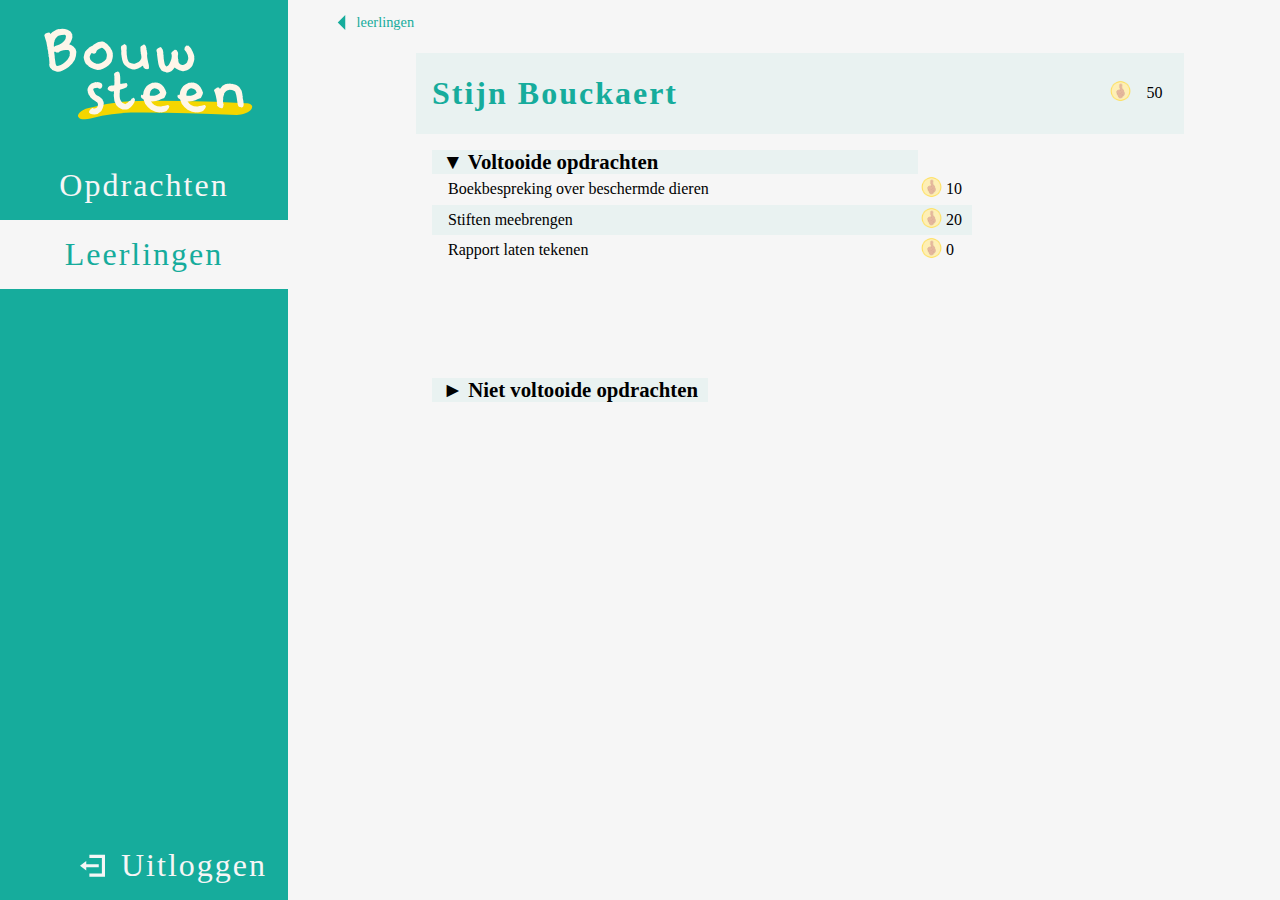
==== commit 77c4ecec: "css changes done" ====
--- a/leerling_opdrachten.html
+++ b/leerling_opdrachten.html
@@ -1,5 +1,5 @@
 <!DOCTYPE html>
-<html lang="en">
+<html lang="nl">
 <head>
     <meta charset="UTF-8">
     <meta http-equiv="X-UA-Compatible" content="IE=edge">
@@ -11,13 +11,17 @@
 </head>
 <body>
     <nav>
-        <a href="opdrachten.html"><svg xmlns="http://www.w3.org/2000/svg" viewBox="0 0 619.05 307.48"><defs><style>.cls-1{fill:#f4d600;}.cls-2{fill:#fef6e9;}</style></defs><title>alternatief-logo</title><g id="Laag_1" data-name="Laag 1"><path class="cls-1" d="M161.64,283.37q17.24-4.83,34.79-8.39l-8.27,1.67a516,516,0,0,1,65.64-8.86l-7.7.53C266.56,266.91,287,267,307.53,267q31.23,0,62.46.41,62.65.83,125.3,3.27,35.19,1.37,70.38,3.26a45.73,45.73,0,0,0,11.83-1.37A51.07,51.07,0,0,0,589.63,269a37.24,37.24,0,0,0,9.73-5.32,23.45,23.45,0,0,0,6.82-6.08c2.28-3.61,4-8.25.17-11.72-4.39-4-10.76-4.38-16.33-4.68q-83.74-4.5-167.6-6.09-41.49-.78-83-.85c-29.65,0-59.17.13-88.72,2.89a548.89,548.89,0,0,0-96.65,17.94c-7,2-14.9,5.09-20.53,9.94-2.79,2.41-8,7.9-6.28,12.4,1.79,4.79,6.93,6.87,11.64,7.6a54.66,54.66,0,0,0,22.75-1.66Z"/><path class="cls-2" d="M83.76,35.16a43.09,43.09,0,0,1,14.5,2.6q10.9,4.91,10.9,10.1c.33,0,1,.87,2.1,2.6V54l.5,2.6a2.71,2.71,0,0,0-.5,1.3,2.71,2.71,0,0,1,.5,1.3q-4.61,16-9.2,18.3v.9q6.8,1.31,13.5,7.4,0,1.09,4,4.8l2.6,7.9a65.56,65.56,0,0,1-4.4,22.2l-7,10.9-10,9.2q-18.49,13.1-28.8,13.1H69l-13.1-4.8q0-2-5.2-5.7a12.51,12.51,0,0,1-3.1-7.8c-.27,0-.4-.17-.4-.5a15.45,15.45,0,0,0,.9-3.9v-1.3a66.3,66.3,0,0,0-.9-10.5h.4c-.53-5.53-1.27-8.3-2.2-8.3l.5-3v-1.8L45,105a47.78,47.78,0,0,0-2.6-16.1,3.91,3.91,0,0,1,.4-1.8q-1.09-2.4-3-14.8-2.59-7.1-5.7-18.3v-.5c1.27-3.2,2.73-4.8,4.4-4.8q0-2,8.3-3h.8q3.11,1.91,3.1,4.3a36.45,36.45,0,0,1,13.1-10q1.3-1.5,10.4-3.9h.5a.35.35,0,0,1,.4.4,4.58,4.58,0,0,1,2.2-.9,2.71,2.71,0,0,1,1.3.5A18.49,18.49,0,0,1,83.76,35.16ZM60.66,74v.5q0,3.71-.4,7.8l.4,2.6h.9q1.69-2.3,14.4-6.1,17.9-10.1,17.9-23.1c-.93-2.6-2-3.9-3.1-3.9q-20.51,1.1-20.5,5.2a24.16,24.16,0,0,0-7.8,10.5C62.46,70.33,61.86,72.49,60.66,74Zm11.4,27.1q-5.9,0-7.5-2.6H62a.82.82,0,0,0-.8.9l1.7,13.5-.4.9a7.24,7.24,0,0,1,.8,3l-.4.9q.7,1.91,2.2,13.9,1,6.6,3.9,6.6h1.3l1.3-.9,1.8.5q12.11-2.7,24.4-16.6a64.43,64.43,0,0,0,6.6-11.8l-.5-.9c.33-4.07.63-6.23.9-6.5a9.34,9.34,0,0,0-4.4-7.9h-3.5a24.39,24.39,0,0,1-3.9-.4q-14,1.5-17.4,4.8C73.89,100.19,72.73,101.06,72.06,101.06Z"/><path class="cls-2" d="M193.9,70.66h1.6q2.4,0,12,6.8l9.2,10q0,1.2,4.4,8c1.6,5.07,2.4,8.13,2.4,9.2l-.4.8.4,2.4v1.2a3.14,3.14,0,0,1-.4,1.6l.4.8q0,3.3-3.6,14.8a35.86,35.86,0,0,1-8,9.6q-15.79,13.2-30.8,13.2a91.15,91.15,0,0,1-20-6.8q-.3-1.2-4-2,0-2-2.8-3.2,0-1.5-5.2-4.4-4-6-4-8-1.6-3.3-2.4-10.4a68.37,68.37,0,0,1,4-15.2q8.2-9.19,8.8-9.2,2.3-3.6,4.8-4,3.9-3.3,6.8-3.6,4.5-4.8,6.4-4.8,8.7-5.59,10.4-5.6A34.1,34.1,0,0,1,193.9,70.66Zm-16.8,29.2a3,3,0,0,1,.4,1.2,7.07,7.07,0,0,1-6,3.2.35.35,0,0,1-.4.4h-.4l-6-2.4a27.73,27.73,0,0,0-5.2,9.6l.4,2.4a3,3,0,0,0-.4,1.2q.6,0,1.6,4.8,9,10.39,14.4,10.4c0,.2.67.6,2,1.2h7.2q5.9-.3,15.2-7.2a19,19,0,0,0,7.2-15.2,6.23,6.23,0,0,1-.8-2.4.71.71,0,0,0,.8-.8,63.18,63.18,0,0,1-2.8-8q-7.31-10.4-11.2-10.4h-.4q-14.8,5.4-14.8,11.2C177.37,99.13,177.1,99.39,177.1,99.86Z"/><path class="cls-2" d="M254.54,77.06q3,0,6.5,4.6a27.9,27.9,0,0,1,.7,6.4v3.5c0,1.27-.23,1.9-.7,1.9a52,52,0,0,1,.7,8.8v3.8l1.9,11.8q3.5,11.1,7.3,11.1,2,1.31,9.5,3h3.5q8.3-3.19,8.8-3.8l.3-.7.8.3h.4q0-1,4.2-4.2,3.8-5.2,3.8-7.2v-5.7a22.41,22.41,0,0,0-.8-3.1h.4a27,27,0,0,0-1.5-4.6,2.42,2.42,0,0,0,.4-1.1q-1.2-4.9-1.2-16.4a10.93,10.93,0,0,1,5.4-3.8,7.75,7.75,0,0,1,4.9-2.7q2.4,0,5.4,5.7c.2,2.27.57,3.67,1.1,4.2v1.2a3,3,0,0,1-.4,1.5l1.6,4.2-.4.7q.71,1.61,1.5,8.1v.3c0,1.33-.23,2-.7,2q0,10,5.3,30.1a.35.35,0,0,1-.4.4l.4,1.9v5.3a4,4,0,0,1-2.3,2,3,3,0,0,0-1.5-.4c0,.47-.27.7-.8.7h-1.5l-1.2-.7-2.6.4q-6.1-4.5-6.1-7.3l-.4-1.9H306a36.87,36.87,0,0,1-4.6,3c-.33,1.07-.7,1.6-1.1,1.6l-.8-.4a40.59,40.59,0,0,1-13,5.3,35,35,0,0,1-5.3.8h-.8a3,3,0,0,1-1.5-.4.35.35,0,0,0-.4.4q-4.31,0-9.5-3.1l-.8.4c0-.47-1.27-1.23-3.8-2.3q-8.7-5.1-12.2-12.6-3.11-6.5-4.6-17.9v-2.7l-.8-1.1v-5l-.7-1.1.7-1.2v-5.7a2.66,2.66,0,0,1-.7-1.5c.27-1.87.4-2.9.4-3.1l-.8-.4q0-8.7,3.4-8.7.11-.6,4.6-3.1Z"/><path class="cls-2" d="M426.68,81.56l2.8.8a4.7,4.7,0,0,1,2.4-.8q9.6,9.5,9.6,12.4,1.61,1.5,5.2,10.8a64.45,64.45,0,0,1,2,7.6,4,4,0,0,1-.4,2,20.71,20.71,0,0,1,.4,3.6v.8q0,5.1-5.2,18-1.31,3.5-8.8,9.6-3.71,4-16.4,6h-1.6q-11.6-1.8-16.4-6-1.8,0-6-4-9.4,13.6-18.8,13.6h-4.4a8,8,0,0,0-4.4-2,3.14,3.14,0,0,1-1.6.4q0-.71-7.2-4-7.61-9.3-7.6-14-1.2-1.8-4.8-30.8a3.14,3.14,0,0,0,.4-1.6,41.17,41.17,0,0,0-2-8v-.4q0-5.59,10-9.2V86q4.1,0,6,5.2,1.69,0,3.2,10.8l-.4.8a30.89,30.89,0,0,0,1.2,6.4,3,3,0,0,1-.4,1.2,20.71,20.71,0,0,1,.4,3.6v2.8q2.7,18.79,4,18.8,0,.3,3.6,4,5.81,0,11.2-13.6,3.6-9.49,3.6-14.8a3,3,0,0,0-.4-1.2,3,3,0,0,0,.4-1.2c0-.27-.53-2.13-1.6-5.6q0-4,8-8.8a3,3,0,0,0,1.6-.8h1.6q5.1,0,6.8,6,1,0,1.2,5.2l-.8,6c.27,5.6.53,8.4.8,8.4l.8.4-.4,2v2.8a21.87,21.87,0,0,1,1.6,5.2q4.9,5.4,9.2,6l2.4-.4v.4q12-5.3,12-10.8a13.63,13.63,0,0,0,2.4-8.4,35.68,35.68,0,0,0-6-17.6,41.48,41.48,0,0,1-4.8-6.4A12.15,12.15,0,0,1,426.68,81.56Z"/><path class="cls-2" d="M176,182.32a9.73,9.73,0,0,0,3.2.8,3.08,3.08,0,0,0,1.2-.4q8.4.9,12,3.6a29.91,29.91,0,0,1,2,4.8q0,7.5-3.6,9.2a17.07,17.07,0,0,0-4,.8h-.4l-5.6-2.8q-11.61,0-11.6,5.2,6.39,15.21,10.8,16l5.6,3.2q10,7.11,10,10l2.4,5.2a47.13,47.13,0,0,0,.4,5.2,6.06,6.06,0,0,0-.8,2.4l.4.8q-2,10-6.4,16-9.4,10-18.8,10-15.6-.69-15.6-7.6v-.4q1.29-.39,2.4-4.4l6-4.8c.06-.53.33-.8.8-.8h.8a5.2,5.2,0,0,1,3.2,1.6h2.8q9.2-1.8,9.2-12.8-2.2-6-5.2-6-.4-1.59-10-7.2-8-6.39-8-9.6-1.9,0-4.8-9.2-.3-4.5-1.2-6,0-10.89,11.2-18.8A85.31,85.31,0,0,1,176,182.32Z"/><path class="cls-2" d="M237.87,153.52q5.19,2.5,5.2,9.6a41,41,0,0,1,.8,8v13.5a6.26,6.26,0,0,0,.8,3.2,106.25,106.25,0,0,1,13.9-2c0-.26.26-.4.8-.4q3.6,0,3.6,2.4a14.8,14.8,0,0,1,1.2,3.6c0,.54-.94,2.27-2.8,5.2,0,.67-1.07,1.34-3.2,2q-.51,1.6-15.1,5.5a11.18,11.18,0,0,1-.4,2.8.35.35,0,0,0,.4.4l-.4,2c.26,1.4.4,2.2.4,2.4-.54.07-.8.34-.8.8v10a25,25,0,0,0,3.6,12.7q4,7.6,10.3,7.6c.06.54.33.8.8.8q8.49-2.6,11.6-8.4,3.6,0,5.1-4,.6-3.09,4.8-3.9a1.06,1.06,0,0,1,1.2-1.2q3.6.51,3.6,2.8l1.6,2.3v.4q-.71,1-1.6,6l-4,7.2q-4.11,6.9-13.1,11.9c0,.54-2.67,1.2-8,2l-.8-.4a3.15,3.15,0,0,0-1.2.4q-12.21,0-23.1-12.3a50.2,50.2,0,0,1-7.2-26.7l.4-.8a3.12,3.12,0,0,1-.4-1.6c0-1.33.26-2,.8-2a19.7,19.7,0,0,1-.4-3.2c0-.33.13-1.66.4-4h-.8c-2.6.54-4.07.8-4.4.8h-3.1a15,15,0,0,0-6-3.2q-3.6-3.5-3.6-4.3,0-4.89,6.4-8.4,3.6-.3,3.6-1.2l1.6.4a55.61,55.61,0,0,0,7.1-.8c0-1.4.13-4.06.4-8l-.4-5.5h.4a.36.36,0,0,0-.4-.4l.4-2.8c0-.2-.14-1.93-.4-5.2l.4-.8a57.52,57.52,0,0,1-1.2-8.8q4.1-5.59,9.2-5.6C235.87,153.86,236.53,153.59,237.87,153.52Z"/><path class="cls-2" d="M340.61,183.72c1.4,0,2.1.27,2.1.8a4.65,4.65,0,0,1,2.4-.8l8.1,2.8a34.29,34.29,0,0,1,11,9.4,58.46,58.46,0,0,1,7.3,16.2q0,4-4.9,12.2-2.4,3.3-3.2,3.3t-12.6,5.3q-6.4,2.4-19.1,3.2l-2.5-.4v.4a36,36,0,0,0,9,9.8,33.9,33.9,0,0,0,16.6,4.4,12.78,12.78,0,0,0,4.1-1.2,3,3,0,0,0,1.2.4c.13-.53.4-.8.8-.8h1.3q3.6,0,13-2.8h1.2l3.2,3.6q0,6.21-7.3,12.2,0,1.5-15.8,4.9c-.2,0-1-.13-2.5-.4l-1.6.4q-11.21,0-23.6-7.3-11-8.49-16.2-16.7-4.2-11.9-4.9-12.2-6.9-3.6-6.9-7.7v-.4a23.19,23.19,0,0,1,.8-3.2v-1.3h1.6l1.3.9a4.26,4.26,0,0,0,3.2-4.5q0-9.09,9.4-20.7a33.07,33.07,0,0,1,12.6-7.8l2.4-1.2h3.6Zm-15,35.8a6.14,6.14,0,0,0,4.1,1.2,11.79,11.79,0,0,0,1.6-.4.36.36,0,0,1,.4.4l2-.4h4.1a31,31,0,0,0,9.7-3.3q6.39-4.5,6.5-5.7-3.6-8.9-6.9-8.9Q346,201,338.61,200a.36.36,0,0,0-.4-.4q-11.81,3.7-11.8,13.4C325.87,213,325.61,215.19,325.61,219.52Z"/><path class="cls-2" d="M441.75,183.72c1.4,0,2.1.27,2.1.8a4.65,4.65,0,0,1,2.4-.8l8.1,2.8a34.29,34.29,0,0,1,11,9.4,58.46,58.46,0,0,1,7.3,16.2q0,4-4.9,12.2-2.4,3.3-3.2,3.3t-12.6,5.3q-6.4,2.4-19.1,3.2l-2.5-.4v.4a36,36,0,0,0,9,9.8,33.9,33.9,0,0,0,16.6,4.4,12.78,12.78,0,0,0,4.1-1.2,3,3,0,0,0,1.2.4c.13-.53.4-.8.8-.8h1.3q3.6,0,13-2.8h1.2l3.2,3.6q0,6.21-7.3,12.2,0,1.5-15.8,4.9c-.2,0-1-.13-2.5-.4l-1.6.4q-11.21,0-23.6-7.3-11-8.49-16.2-16.7-4.2-11.9-4.9-12.2-6.9-3.6-6.9-7.7v-.4a23.19,23.19,0,0,1,.8-3.2v-1.3h1.6l1.3.9a4.26,4.26,0,0,0,3.2-4.5q0-9.09,9.4-20.7a33.07,33.07,0,0,1,12.6-7.8l2.4-1.2h3.6Zm-15,35.8a6.14,6.14,0,0,0,4.1,1.2,11.79,11.79,0,0,0,1.6-.4.36.36,0,0,1,.4.4l2-.4H439a31,31,0,0,0,9.7-3.3q6.39-4.5,6.5-5.7-3.6-8.9-6.9-8.9-1.11-1.39-8.5-2.4a.36.36,0,0,0-.4-.4q-11.81,3.7-11.8,13.4C427,213,426.75,215.19,426.75,219.52Z"/><path class="cls-2" d="M546.19,186.52a34.18,34.18,0,0,0,6.8,1.2,3.15,3.15,0,0,1,1.2-.4q0,.41,12,4,8.59,3.6,13.2,15.2a116.76,116.76,0,0,1,2.8,16c.53.07.8.34.8.8a4.61,4.61,0,0,0-.8,2.4,71.34,71.34,0,0,1,2.8,18.4q0,8.81-6.4,8.8c0-.8-1.74-1.33-5.2-1.6q-4-2.1-4-4.8-.81,0-3.6-20.4,0-5.3-4.4-17.6-6.4-4.4-12.4-4.4a3.08,3.08,0,0,1-1.2.4,3.26,3.26,0,0,0-1.2-.4q-9.6,1.71-10.4,4a25.58,25.58,0,0,0-5.6,7.6l.4.8v.4c-.94,1.4-1.87,4.34-2.8,8.8a3.26,3.26,0,0,1,.4,1.2c-.27,1.87-.4,2.94-.4,3.2l.4.8-.8,1.6.4,2.8-.4.8q1.1,7.41,2,8.4v1.2l-1.2,1.6a6.23,6.23,0,0,1,.8,2.4c-.87,0-1.54,1.34-2,4l-1.6,1.2h-2.4q-6.1,0-12-6.8v-.4c.06-1.86.33-2.8.8-2.8a3,3,0,0,1-.4-1.2q-2.7-26.1-8.8-38,1.69-5.59,5.6-5.6a7.26,7.26,0,0,1,4.4-2.8h3.2a4,4,0,0,1,2.4,3.6h1.2a30.68,30.68,0,0,1,15.6-12.8,16.63,16.63,0,0,0,4-.8H545Z"/></g></svg></a>
-        <a href="opdrachten.html">Opdrachten</a>
-        <a href="leerlingen.html" style="background-color: #fef5e9; color: #16AC9C;">Leerlingen</a>
-        <a href="login.html">Uitloggen</a>
+        <a href="opdrachten.php"><svg xmlns="http://www.w3.org/2000/svg" viewBox="0 0 619.05 307.48"><defs><style>.cls-1{fill:#f4d600;}.cls-2{fill:#fef6e9;}</style></defs><title>alternatief-logo</title><g id="Laag_1" data-name="Laag 1"><path class="cls-1" d="M161.64,283.37q17.24-4.83,34.79-8.39l-8.27,1.67a516,516,0,0,1,65.64-8.86l-7.7.53C266.56,266.91,287,267,307.53,267q31.23,0,62.46.41,62.65.83,125.3,3.27,35.19,1.37,70.38,3.26a45.73,45.73,0,0,0,11.83-1.37A51.07,51.07,0,0,0,589.63,269a37.24,37.24,0,0,0,9.73-5.32,23.45,23.45,0,0,0,6.82-6.08c2.28-3.61,4-8.25.17-11.72-4.39-4-10.76-4.38-16.33-4.68q-83.74-4.5-167.6-6.09-41.49-.78-83-.85c-29.65,0-59.17.13-88.72,2.89a548.89,548.89,0,0,0-96.65,17.94c-7,2-14.9,5.09-20.53,9.94-2.79,2.41-8,7.9-6.28,12.4,1.79,4.79,6.93,6.87,11.64,7.6a54.66,54.66,0,0,0,22.75-1.66Z"/><path class="cls-2" d="M83.76,35.16a43.09,43.09,0,0,1,14.5,2.6q10.9,4.91,10.9,10.1c.33,0,1,.87,2.1,2.6V54l.5,2.6a2.71,2.71,0,0,0-.5,1.3,2.71,2.71,0,0,1,.5,1.3q-4.61,16-9.2,18.3v.9q6.8,1.31,13.5,7.4,0,1.09,4,4.8l2.6,7.9a65.56,65.56,0,0,1-4.4,22.2l-7,10.9-10,9.2q-18.49,13.1-28.8,13.1H69l-13.1-4.8q0-2-5.2-5.7a12.51,12.51,0,0,1-3.1-7.8c-.27,0-.4-.17-.4-.5a15.45,15.45,0,0,0,.9-3.9v-1.3a66.3,66.3,0,0,0-.9-10.5h.4c-.53-5.53-1.27-8.3-2.2-8.3l.5-3v-1.8L45,105a47.78,47.78,0,0,0-2.6-16.1,3.91,3.91,0,0,1,.4-1.8q-1.09-2.4-3-14.8-2.59-7.1-5.7-18.3v-.5c1.27-3.2,2.73-4.8,4.4-4.8q0-2,8.3-3h.8q3.11,1.91,3.1,4.3a36.45,36.45,0,0,1,13.1-10q1.3-1.5,10.4-3.9h.5a.35.35,0,0,1,.4.4,4.58,4.58,0,0,1,2.2-.9,2.71,2.71,0,0,1,1.3.5A18.49,18.49,0,0,1,83.76,35.16ZM60.66,74v.5q0,3.71-.4,7.8l.4,2.6h.9q1.69-2.3,14.4-6.1,17.9-10.1,17.9-23.1c-.93-2.6-2-3.9-3.1-3.9q-20.51,1.1-20.5,5.2a24.16,24.16,0,0,0-7.8,10.5C62.46,70.33,61.86,72.49,60.66,74Zm11.4,27.1q-5.9,0-7.5-2.6H62a.82.82,0,0,0-.8.9l1.7,13.5-.4.9a7.24,7.24,0,0,1,.8,3l-.4.9q.7,1.91,2.2,13.9,1,6.6,3.9,6.6h1.3l1.3-.9,1.8.5q12.11-2.7,24.4-16.6a64.43,64.43,0,0,0,6.6-11.8l-.5-.9c.33-4.07.63-6.23.9-6.5a9.34,9.34,0,0,0-4.4-7.9h-3.5a24.39,24.39,0,0,1-3.9-.4q-14,1.5-17.4,4.8C73.89,100.19,72.73,101.06,72.06,101.06Z"/><path class="cls-2" d="M193.9,70.66h1.6q2.4,0,12,6.8l9.2,10q0,1.2,4.4,8c1.6,5.07,2.4,8.13,2.4,9.2l-.4.8.4,2.4v1.2a3.14,3.14,0,0,1-.4,1.6l.4.8q0,3.3-3.6,14.8a35.86,35.86,0,0,1-8,9.6q-15.79,13.2-30.8,13.2a91.15,91.15,0,0,1-20-6.8q-.3-1.2-4-2,0-2-2.8-3.2,0-1.5-5.2-4.4-4-6-4-8-1.6-3.3-2.4-10.4a68.37,68.37,0,0,1,4-15.2q8.2-9.19,8.8-9.2,2.3-3.6,4.8-4,3.9-3.3,6.8-3.6,4.5-4.8,6.4-4.8,8.7-5.59,10.4-5.6A34.1,34.1,0,0,1,193.9,70.66Zm-16.8,29.2a3,3,0,0,1,.4,1.2,7.07,7.07,0,0,1-6,3.2.35.35,0,0,1-.4.4h-.4l-6-2.4a27.73,27.73,0,0,0-5.2,9.6l.4,2.4a3,3,0,0,0-.4,1.2q.6,0,1.6,4.8,9,10.39,14.4,10.4c0,.2.67.6,2,1.2h7.2q5.9-.3,15.2-7.2a19,19,0,0,0,7.2-15.2,6.23,6.23,0,0,1-.8-2.4.71.71,0,0,0,.8-.8,63.18,63.18,0,0,1-2.8-8q-7.31-10.4-11.2-10.4h-.4q-14.8,5.4-14.8,11.2C177.37,99.13,177.1,99.39,177.1,99.86Z"/><path class="cls-2" d="M254.54,77.06q3,0,6.5,4.6a27.9,27.9,0,0,1,.7,6.4v3.5c0,1.27-.23,1.9-.7,1.9a52,52,0,0,1,.7,8.8v3.8l1.9,11.8q3.5,11.1,7.3,11.1,2,1.31,9.5,3h3.5q8.3-3.19,8.8-3.8l.3-.7.8.3h.4q0-1,4.2-4.2,3.8-5.2,3.8-7.2v-5.7a22.41,22.41,0,0,0-.8-3.1h.4a27,27,0,0,0-1.5-4.6,2.42,2.42,0,0,0,.4-1.1q-1.2-4.9-1.2-16.4a10.93,10.93,0,0,1,5.4-3.8,7.75,7.75,0,0,1,4.9-2.7q2.4,0,5.4,5.7c.2,2.27.57,3.67,1.1,4.2v1.2a3,3,0,0,1-.4,1.5l1.6,4.2-.4.7q.71,1.61,1.5,8.1v.3c0,1.33-.23,2-.7,2q0,10,5.3,30.1a.35.35,0,0,1-.4.4l.4,1.9v5.3a4,4,0,0,1-2.3,2,3,3,0,0,0-1.5-.4c0,.47-.27.7-.8.7h-1.5l-1.2-.7-2.6.4q-6.1-4.5-6.1-7.3l-.4-1.9H306a36.87,36.87,0,0,1-4.6,3c-.33,1.07-.7,1.6-1.1,1.6l-.8-.4a40.59,40.59,0,0,1-13,5.3,35,35,0,0,1-5.3.8h-.8a3,3,0,0,1-1.5-.4.35.35,0,0,0-.4.4q-4.31,0-9.5-3.1l-.8.4c0-.47-1.27-1.23-3.8-2.3q-8.7-5.1-12.2-12.6-3.11-6.5-4.6-17.9v-2.7l-.8-1.1v-5l-.7-1.1.7-1.2v-5.7a2.66,2.66,0,0,1-.7-1.5c.27-1.87.4-2.9.4-3.1l-.8-.4q0-8.7,3.4-8.7.11-.6,4.6-3.1Z"/><path class="cls-2" d="M426.68,81.56l2.8.8a4.7,4.7,0,0,1,2.4-.8q9.6,9.5,9.6,12.4,1.61,1.5,5.2,10.8a64.45,64.45,0,0,1,2,7.6,4,4,0,0,1-.4,2,20.71,20.71,0,0,1,.4,3.6v.8q0,5.1-5.2,18-1.31,3.5-8.8,9.6-3.71,4-16.4,6h-1.6q-11.6-1.8-16.4-6-1.8,0-6-4-9.4,13.6-18.8,13.6h-4.4a8,8,0,0,0-4.4-2,3.14,3.14,0,0,1-1.6.4q0-.71-7.2-4-7.61-9.3-7.6-14-1.2-1.8-4.8-30.8a3.14,3.14,0,0,0,.4-1.6,41.17,41.17,0,0,0-2-8v-.4q0-5.59,10-9.2V86q4.1,0,6,5.2,1.69,0,3.2,10.8l-.4.8a30.89,30.89,0,0,0,1.2,6.4,3,3,0,0,1-.4,1.2,20.71,20.71,0,0,1,.4,3.6v2.8q2.7,18.79,4,18.8,0,.3,3.6,4,5.81,0,11.2-13.6,3.6-9.49,3.6-14.8a3,3,0,0,0-.4-1.2,3,3,0,0,0,.4-1.2c0-.27-.53-2.13-1.6-5.6q0-4,8-8.8a3,3,0,0,0,1.6-.8h1.6q5.1,0,6.8,6,1,0,1.2,5.2l-.8,6c.27,5.6.53,8.4.8,8.4l.8.4-.4,2v2.8a21.87,21.87,0,0,1,1.6,5.2q4.9,5.4,9.2,6l2.4-.4v.4q12-5.3,12-10.8a13.63,13.63,0,0,0,2.4-8.4,35.68,35.68,0,0,0-6-17.6,41.48,41.48,0,0,1-4.8-6.4A12.15,12.15,0,0,1,426.68,81.56Z"/><path class="cls-2" d="M176,182.32a9.73,9.73,0,0,0,3.2.8,3.08,3.08,0,0,0,1.2-.4q8.4.9,12,3.6a29.91,29.91,0,0,1,2,4.8q0,7.5-3.6,9.2a17.07,17.07,0,0,0-4,.8h-.4l-5.6-2.8q-11.61,0-11.6,5.2,6.39,15.21,10.8,16l5.6,3.2q10,7.11,10,10l2.4,5.2a47.13,47.13,0,0,0,.4,5.2,6.06,6.06,0,0,0-.8,2.4l.4.8q-2,10-6.4,16-9.4,10-18.8,10-15.6-.69-15.6-7.6v-.4q1.29-.39,2.4-4.4l6-4.8c.06-.53.33-.8.8-.8h.8a5.2,5.2,0,0,1,3.2,1.6h2.8q9.2-1.8,9.2-12.8-2.2-6-5.2-6-.4-1.59-10-7.2-8-6.39-8-9.6-1.9,0-4.8-9.2-.3-4.5-1.2-6,0-10.89,11.2-18.8A85.31,85.31,0,0,1,176,182.32Z"/><path class="cls-2" d="M237.87,153.52q5.19,2.5,5.2,9.6a41,41,0,0,1,.8,8v13.5a6.26,6.26,0,0,0,.8,3.2,106.25,106.25,0,0,1,13.9-2c0-.26.26-.4.8-.4q3.6,0,3.6,2.4a14.8,14.8,0,0,1,1.2,3.6c0,.54-.94,2.27-2.8,5.2,0,.67-1.07,1.34-3.2,2q-.51,1.6-15.1,5.5a11.18,11.18,0,0,1-.4,2.8.35.35,0,0,0,.4.4l-.4,2c.26,1.4.4,2.2.4,2.4-.54.07-.8.34-.8.8v10a25,25,0,0,0,3.6,12.7q4,7.6,10.3,7.6c.06.54.33.8.8.8q8.49-2.6,11.6-8.4,3.6,0,5.1-4,.6-3.09,4.8-3.9a1.06,1.06,0,0,1,1.2-1.2q3.6.51,3.6,2.8l1.6,2.3v.4q-.71,1-1.6,6l-4,7.2q-4.11,6.9-13.1,11.9c0,.54-2.67,1.2-8,2l-.8-.4a3.15,3.15,0,0,0-1.2.4q-12.21,0-23.1-12.3a50.2,50.2,0,0,1-7.2-26.7l.4-.8a3.12,3.12,0,0,1-.4-1.6c0-1.33.26-2,.8-2a19.7,19.7,0,0,1-.4-3.2c0-.33.13-1.66.4-4h-.8c-2.6.54-4.07.8-4.4.8h-3.1a15,15,0,0,0-6-3.2q-3.6-3.5-3.6-4.3,0-4.89,6.4-8.4,3.6-.3,3.6-1.2l1.6.4a55.61,55.61,0,0,0,7.1-.8c0-1.4.13-4.06.4-8l-.4-5.5h.4a.36.36,0,0,0-.4-.4l.4-2.8c0-.2-.14-1.93-.4-5.2l.4-.8a57.52,57.52,0,0,1-1.2-8.8q4.1-5.59,9.2-5.6C235.87,153.86,236.53,153.59,237.87,153.52Z"/><path class="cls-2" d="M340.61,183.72c1.4,0,2.1.27,2.1.8a4.65,4.65,0,0,1,2.4-.8l8.1,2.8a34.29,34.29,0,0,1,11,9.4,58.46,58.46,0,0,1,7.3,16.2q0,4-4.9,12.2-2.4,3.3-3.2,3.3t-12.6,5.3q-6.4,2.4-19.1,3.2l-2.5-.4v.4a36,36,0,0,0,9,9.8,33.9,33.9,0,0,0,16.6,4.4,12.78,12.78,0,0,0,4.1-1.2,3,3,0,0,0,1.2.4c.13-.53.4-.8.8-.8h1.3q3.6,0,13-2.8h1.2l3.2,3.6q0,6.21-7.3,12.2,0,1.5-15.8,4.9c-.2,0-1-.13-2.5-.4l-1.6.4q-11.21,0-23.6-7.3-11-8.49-16.2-16.7-4.2-11.9-4.9-12.2-6.9-3.6-6.9-7.7v-.4a23.19,23.19,0,0,1,.8-3.2v-1.3h1.6l1.3.9a4.26,4.26,0,0,0,3.2-4.5q0-9.09,9.4-20.7a33.07,33.07,0,0,1,12.6-7.8l2.4-1.2h3.6Zm-15,35.8a6.14,6.14,0,0,0,4.1,1.2,11.79,11.79,0,0,0,1.6-.4.36.36,0,0,1,.4.4l2-.4h4.1a31,31,0,0,0,9.7-3.3q6.39-4.5,6.5-5.7-3.6-8.9-6.9-8.9Q346,201,338.61,200a.36.36,0,0,0-.4-.4q-11.81,3.7-11.8,13.4C325.87,213,325.61,215.19,325.61,219.52Z"/><path class="cls-2" d="M441.75,183.72c1.4,0,2.1.27,2.1.8a4.65,4.65,0,0,1,2.4-.8l8.1,2.8a34.29,34.29,0,0,1,11,9.4,58.46,58.46,0,0,1,7.3,16.2q0,4-4.9,12.2-2.4,3.3-3.2,3.3t-12.6,5.3q-6.4,2.4-19.1,3.2l-2.5-.4v.4a36,36,0,0,0,9,9.8,33.9,33.9,0,0,0,16.6,4.4,12.78,12.78,0,0,0,4.1-1.2,3,3,0,0,0,1.2.4c.13-.53.4-.8.8-.8h1.3q3.6,0,13-2.8h1.2l3.2,3.6q0,6.21-7.3,12.2,0,1.5-15.8,4.9c-.2,0-1-.13-2.5-.4l-1.6.4q-11.21,0-23.6-7.3-11-8.49-16.2-16.7-4.2-11.9-4.9-12.2-6.9-3.6-6.9-7.7v-.4a23.19,23.19,0,0,1,.8-3.2v-1.3h1.6l1.3.9a4.26,4.26,0,0,0,3.2-4.5q0-9.09,9.4-20.7a33.07,33.07,0,0,1,12.6-7.8l2.4-1.2h3.6Zm-15,35.8a6.14,6.14,0,0,0,4.1,1.2,11.79,11.79,0,0,0,1.6-.4.36.36,0,0,1,.4.4l2-.4H439a31,31,0,0,0,9.7-3.3q6.39-4.5,6.5-5.7-3.6-8.9-6.9-8.9-1.11-1.39-8.5-2.4a.36.36,0,0,0-.4-.4q-11.81,3.7-11.8,13.4C427,213,426.75,215.19,426.75,219.52Z"/><path class="cls-2" d="M546.19,186.52a34.18,34.18,0,0,0,6.8,1.2,3.15,3.15,0,0,1,1.2-.4q0,.41,12,4,8.59,3.6,13.2,15.2a116.76,116.76,0,0,1,2.8,16c.53.07.8.34.8.8a4.61,4.61,0,0,0-.8,2.4,71.34,71.34,0,0,1,2.8,18.4q0,8.81-6.4,8.8c0-.8-1.74-1.33-5.2-1.6q-4-2.1-4-4.8-.81,0-3.6-20.4,0-5.3-4.4-17.6-6.4-4.4-12.4-4.4a3.08,3.08,0,0,1-1.2.4,3.26,3.26,0,0,0-1.2-.4q-9.6,1.71-10.4,4a25.58,25.58,0,0,0-5.6,7.6l.4.8v.4c-.94,1.4-1.87,4.34-2.8,8.8a3.26,3.26,0,0,1,.4,1.2c-.27,1.87-.4,2.94-.4,3.2l.4.8-.8,1.6.4,2.8-.4.8q1.1,7.41,2,8.4v1.2l-1.2,1.6a6.23,6.23,0,0,1,.8,2.4c-.87,0-1.54,1.34-2,4l-1.6,1.2h-2.4q-6.1,0-12-6.8v-.4c.06-1.86.33-2.8.8-2.8a3,3,0,0,1-.4-1.2q-2.7-26.1-8.8-38,1.69-5.59,5.6-5.6a7.26,7.26,0,0,1,4.4-2.8h3.2a4,4,0,0,1,2.4,3.6h1.2a30.68,30.68,0,0,1,15.6-12.8,16.63,16.63,0,0,0,4-.8H545Z"/></g></svg></a>
+        <a href="opdrachten.php">Opdrachten</a>
+        <a href="leerlingen.html" style="background-color: #F6F6F6; color: #16AC9C;">Leerlingen</a>
+        <a href="login.html"><svg xmlns="http://www.w3.org/2000/svg" width="36" height="31.5" viewBox="0 0 36 31.5">
+            <path id="Icon_open-account-logout" data-name="Icon open-account-logout" d="M13.5,0V4.5h18V27h-18v4.5H36V0ZM9,9,0,15.75,9,22.5V18H27V13.5H9Z" fill="#f6f6f6"/>
+          </svg>Uitloggen</a>
     </nav>
     <section>
-        <a class="btn" href="leerlingen.html">< Ga terug</a>
+        <a class="btn_no_style arrow_back" href="javascript:history.back()"><svg xmlns="http://www.w3.org/2000/svg" width="7.5" height="15" viewBox="0 0 7.5 15">
+            <path id="Icon_material-arrow-drop-down" data-name="Icon material-arrow-drop-down" d="M10.5,15,18,22.5,25.5,15Z" transform="translate(22.5 -10.5) rotate(90)" fill="#16ac9c"/>
+          </svg>leerlingen</a>
         <div class="leerlingen" style="border: none; padding: 0;">
         <table>
             <col style="width: 90%;">
@@ -30,7 +34,7 @@
             </tr>
         </table>
 
-        <table class="leerlingen" style="border-radius: 0.5em; width: 100%;">
+        <table class="leerlingen" style="border-radius: 4px; width: 100%;">
             <col style="width: 90%;">
             <col style="width: 5%;">
             <col style="width: 5%;">
@@ -52,7 +56,7 @@
             </tr>
         </table>
 
-        <table class="leerlingen" style="border-radius: 0.5em; width: 100%;">
+        <table class="leerlingen" style="border-radius: 4px; width: 100%;">
             <th>&#9658; Niet voltooide opdrachten</th>
         </table>
         </div>
--- a/css/index.css
+++ b/css/index.css
@@ -1,181 +1,330 @@
 @font-face {
-    font-family: Denne Etude;
-    src: url(DenneEtude.ttf);
+  font-family: Pacifico;
+  src: url(Pacifico-Regular.ttf);
 }
 
 @font-face {
-    font-family: Merge One;
-    src: url(MergeOne-Regular.ttf);
+  font-family: Montserrat;
+  src: url(Montserrat-Regular.ttf);
 }
 
 body, html {
-    height: 100%;
-    background-color: #FEF5E9;
-    font-family: Merge One;
+  height: 100%;
+  background-color: #F6F6F6;
+  font-family: Montserrat;
 }
 
 section {
-    margin-left: 20em;
+  margin-left: 20em;
 }
 
 h1, h2, h3 {
-    font-family: Denne etude;
-    color: #16AC9C;
+  font-family: Pacifico;
+  letter-spacing: 2px;
+  color: #16AC9C;
 }
 
 h2 {
+  font-size: 1.5em;
+}
+
+nav a:first-child svg {
+  width: 7em;
+  padding: 0 1em 0 1em;
+}
+
+nav a:last-child svg {
+  width: 25px;
+  padding-right: 0.5em;
+}
+
+nav a {
+  font-family: Pacifico;
+  font-size: 2em;
+  letter-spacing: 2px;
+  text-align: center;
+  padding: 0.5em 0 0.5em 0;
+  display: block;
+  text-decoration: none;
+  color: #F6F6F6;
+}
+
+nav a:last-child {
+  color: #F6F6F6;
+  position: absolute;
+  bottom: 0;
+  left: 2.5em;
+  display: -webkit-box;
+  display: -ms-flexbox;
+  display: flex;
+  -webkit-box-align: center;
+      -ms-flex-align: center;
+          align-items: center;
+}
+
+nav {
+  float: left;
+  background-color: #16AC9C;
+  height: 100%;
+  position: fixed;
+}
+
+.btn, .dropdown, .btn_no_style {
+  text-decoration: none;
+  font-size: 0.9em;
+  text-align: center;
+  border-radius: 4px;
+  color: #16AC9C;
+  background: #F6F6F6;
+  -webkit-box-shadow: 0px 3px 6px #00000029;
+          box-shadow: 0px 3px 6px #00000029;
+  padding: 0.5em 1em 0.5em 1em;
+  margin: 2em 1em 1em 0;
+  display: inline-block;
+  border: none;
+  cursor: pointer;
+}
+
+.dropdown, .btn_no_style {
+  display: -webkit-box;
+  display: -ms-flexbox;
+  display: flex;
+  -webkit-box-align: center;
+      -ms-flex-align: center;
+          align-items: center;
+  -ms-flex-item-align: end;
+      align-self: flex-end;
+  background-color: transparent;
+  -webkit-box-shadow: none;
+          box-shadow: none;
+  color: #16AC9C;
+  padding: 0.5em 1em 0.5em 1em;
+}
+
+.btn_with_svg {
+  display: -webkit-box;
+  display: -ms-flexbox;
+  display: flex;
+  width: -webkit-max-content;
+  width: -moz-max-content;
+  width: max-content;
+  -webkit-box-align: center;
+      -ms-flex-align: center;
+          align-items: center;
+}
+
+.btn_with_svg svg, .btn_no_style svg {
+  margin-right: 0.5em;
+  width: 15px;
+}
+
+.btn_no_style.arrow_back {
+  margin-top: 0;
+  padding-top: 1em;
+}
+
+.filters {
+  display: -webkit-box;
+  display: -ms-flexbox;
+  display: flex;
+  -webkit-box-align: end;
+      -ms-flex-align: end;
+          align-items: flex-end;
+}
+
+.voegtoe1, .voegtoe2 {
+  display: -webkit-box;
+  display: -ms-flexbox;
+  display: flex;
+  width: -webkit-max-content;
+  width: -moz-max-content;
+  width: max-content;
+  -webkit-box-align: center;
+      -ms-flex-align: center;
+          align-items: center;
+}
+
+.voegtoe1 svg, .voegtoe2 svg {
+  width: 15px;
+  margin-right: 0.5em;
+}
+
+.vak {
+  width: 90%;
+  display: -ms-grid;
+  display: grid;
+  -ms-grid-columns: 30% 30% 30%;
+      grid-template-columns: 30% 30% 30%;
+  gap: 25px;
+}
+
+.vak img {
+  width: 100%;
+  height: 8em;
+  overflow: hidden;
+}
+
+.vak div {
+  display: inline-block;
+  width: 12em;
+  text-align: center;
+  margin-top: 1em;
+  color: #16AC9C;
+}
+
+.vak div a, .vak div a h2 {
+  text-decoration: none;
+}
+
+.vak div a h2 {
+  font-size: 1.2em;
+  color: #F6F6F6;
+  background-color: #16AC9C;
+  margin: -0.3em 0 0 0;
+  padding: 0.6em 0 0.5em 0;
+}
+
+.leerlingen {
+  border-radius: 4px;
+  padding: 1em;
+  display: block;
+  margin: 0 auto 5em auto;
+  width: 80%;
+}
+
+.leerlingen table img {
+  width: 25px;
+}
+
+table {
+  width: 100%;
+  border-collapse: collapse;
+}
+
+.leerlingen table tr:nth-child(odd) {
+  background-color: #E9F2F1;
+}
+
+.leerlingen table tr td:nth-child(4) {
+  display: -webkit-box;
+  display: -ms-flexbox;
+  display: flex;
+  -webkit-box-align: center;
+      -ms-flex-align: center;
+          align-items: center;
+  padding-top: 2em;
+}
+
+.leerlingen table tr td svg {
+  width: 25px;
+  float: right;
+  padding-right: 1em;
+}
+
+.leerlingen table tr td:first-child {
+  padding-left: 1em;
+}
+
+.leerlingen table tr td:last-child p {
+  visibility: hidden;
+  position: absolute;
+  background-color: #ECF0F0;
+  width: -webkit-max-content;
+  width: -moz-max-content;
+  width: max-content;
+  right: 0;
+  padding: 1em;
+  margin: 3em 8% 0 0;
+  -webkit-box-shadow: 0px 3px 6px #00000029;
+          box-shadow: 0px 3px 6px #00000029;
+}
+
+.leerlingen table tr td:last-child:hover p {
+  visibility: visible;
+}
+
+.leerlingen table tr td:last-child p:after {
+  content: "";
+  width: 0px;
+  height: 0px;
+  position: absolute;
+  border-right: 24px solid #ECF0F0;
+  border-left: 12px solid transparent;
+  border-bottom: 12px solid #ECF0F0;
+  border-top: 20px solid transparent;
+  right: 32px;
+  top: -14px;
+}
+
+.tda {
+  background-color: #16AC9C;
+  -webkit-box-shadow: none;
+          box-shadow: none;
+  color: #F6F6F6;
+  margin: 2em 1em 2em 1em;
+}
+
+@media (max-width: 970px) {
+  .vak {
+    -ms-grid-columns: 45% 45%;
+        grid-template-columns: 45% 45%;
+  }
+}
+
+@media (max-width: 800px) {
+  .vak {
+    width: 100%;
+    display: inline-block;
+  }
+  .vak div {
+    margin-right: 1em;
+  }
+  section {
+    margin-left: 1em;
+    margin-right: 1em;
+    padding-top: 5em;
+  }
+  nav {
+    height: 5em;
+    width: 100%;
+    display: -webkit-box;
+    display: -ms-flexbox;
+    display: flex;
+    -webkit-box-align: right;
+    -ms-flex-align: right;
+    align-items: right;
+    -webkit-box-pack: right;
+    -ms-flex-pack: right;
+    justify-content: right;
+  }
+  nav a svg {
+    width: 4em;
+    margin: 0 0 0 0;
+    padding: 0 0 0 0;
+  }
+  nav a {
     font-size: 1.5em;
-}
-
-nav a svg {
-    width: 7em;
-    padding: 0 1em 0 1em;
-}
-
-nav a {
-    font-family: Denne etude;
-    font-size: 2em;
     text-align: center;
-    padding: 0.5em 0 0.5em 0;
+    padding: 1em 0.5em 1em 0.5em;
+  }
+  nav a:first-child {
+    padding: 0.5em 0.5em 0em 0.5em;
+  }
+  nav a:last-child {
+    position: relative;
+    bottom: 0;
+    left: 0;
+  }
+}
+
+@media (max-width: 500px) {
+  .vak div {
+    width: 100%;
+    margin: 1em auto;
     display: block;
-    text-decoration: none;
-    color: #FEF5E9;
-}
-
-nav a:last-child {
-    color: #FEF5E9;
-    position: absolute;
-    bottom: 0;
-    left: 2.5em;   
-}
-
-nav {
-    float: left;
-    background-color: #16AC9C;
-    height: 100%;
-    position: fixed;
-}
-
-.btn, .dropdown {
-    text-decoration: none;
-    font-size: 0.9em;
-    text-align: center;
-    border-radius: 0.5em;
-    color: #FEF5E9;
-    background-color: #16AC9C;
-    padding: 0.5em 1em 0.5em 1em;
-    margin: 2em 1em 1em 2em;
-    display: inline-block;
-    border: none;
-    cursor: pointer;
-}
-
-.dropdown {
-    background-color: #FEF5E9;
-    color: #16AC9C;
-    border: 2px solid #16AC9C;
-    padding: 0.4em 0.4em 0.4em 0.4em;
-}
-
-.sorteer {
-    float: right;
-    margin-right: 10%;
-}
-
-.voegtoe2 {
-    margin-top: 0em;
-}
-
-.vak img {
-    width: 10em;
-    overflow: hidden;
-    background-color: #16AC9C;
-}
-
-.vak div {
-    display: inline-block;
-    width: 12em;
-    text-align: center;
-    padding: 1em 0em 0em 0em;
-    margin: 2em;
-    color: #16AC9C;
-    border: 3px solid #16AC9C;
-}
-
-.vak div a {
-    text-decoration: none;
-    color: #16AC9C;
-}
-
-.leerlingen {
-    border: 2px solid #16AC9C;
-    border-radius: 0.5em;
-    padding: 1em;
-    display: block;
-    margin: 0 auto 5em auto;
-    width: 80%;
-}
-
-.leerlingen table img {
-    width: 3em;
-}
-
-table {
-    width: 100%;
-    border-collapse: collapse;
-}
-
-table tr {
-    border-bottom: 1px solid #16AC9C;
-}
-
-table tr:last-child {
-    border-bottom: none;
-}
-
-.tda {
-    margin: 2em 1em 2em 1em;
-}
-
-@media (max-width:800px) {
-    section {
-        margin-left: 0em;
-        padding-top: 5em;
-    }
-
-    nav {
-        height: 5em;
-        width: 100%;
-        display: flex;
-        align-items: right;
-        justify-content: right;
-    }
-
-    nav a svg {
-        width: 4em;
-        margin: 0 0 0 0;
-        padding: 0 0 0 0;
-    }
-
-    nav a {
-        font-size: 1.5em;
-        text-align: center;
-        padding: 1em 0.5em 1em 0.5em;
-    }
-
-    nav a:first-child {
-        padding: 0.5em 0.5em 0em 0.5em;
-    }
-
-    nav a:last-child {
-        position: relative;
-        bottom: 0;
-        left: 0;   
-    }
-}
-
-@media (max-width:500px) {
-    .vak div {
-        width: 80%;
-    }
-}+  }
+  .leerlingen {
+    width: 90%;
+  }
+}
+/*# sourceMappingURL=index.css.map */